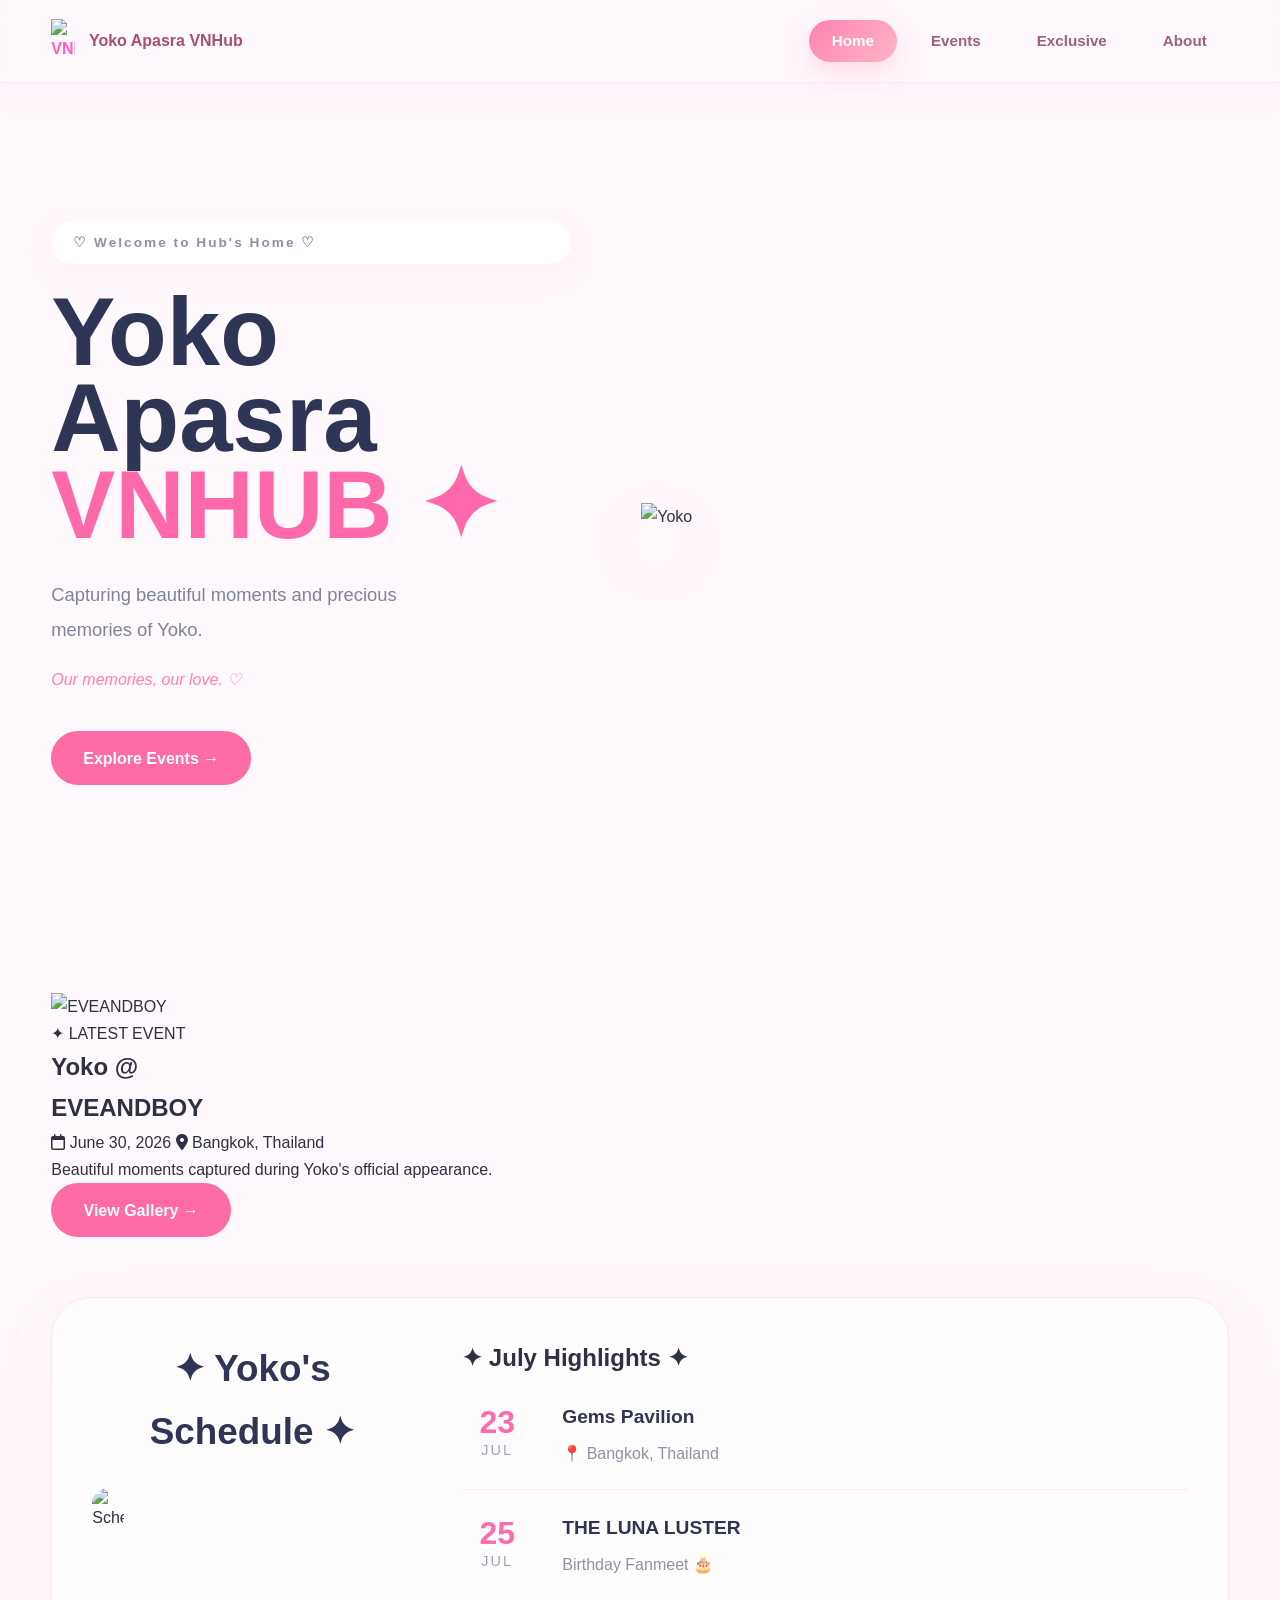
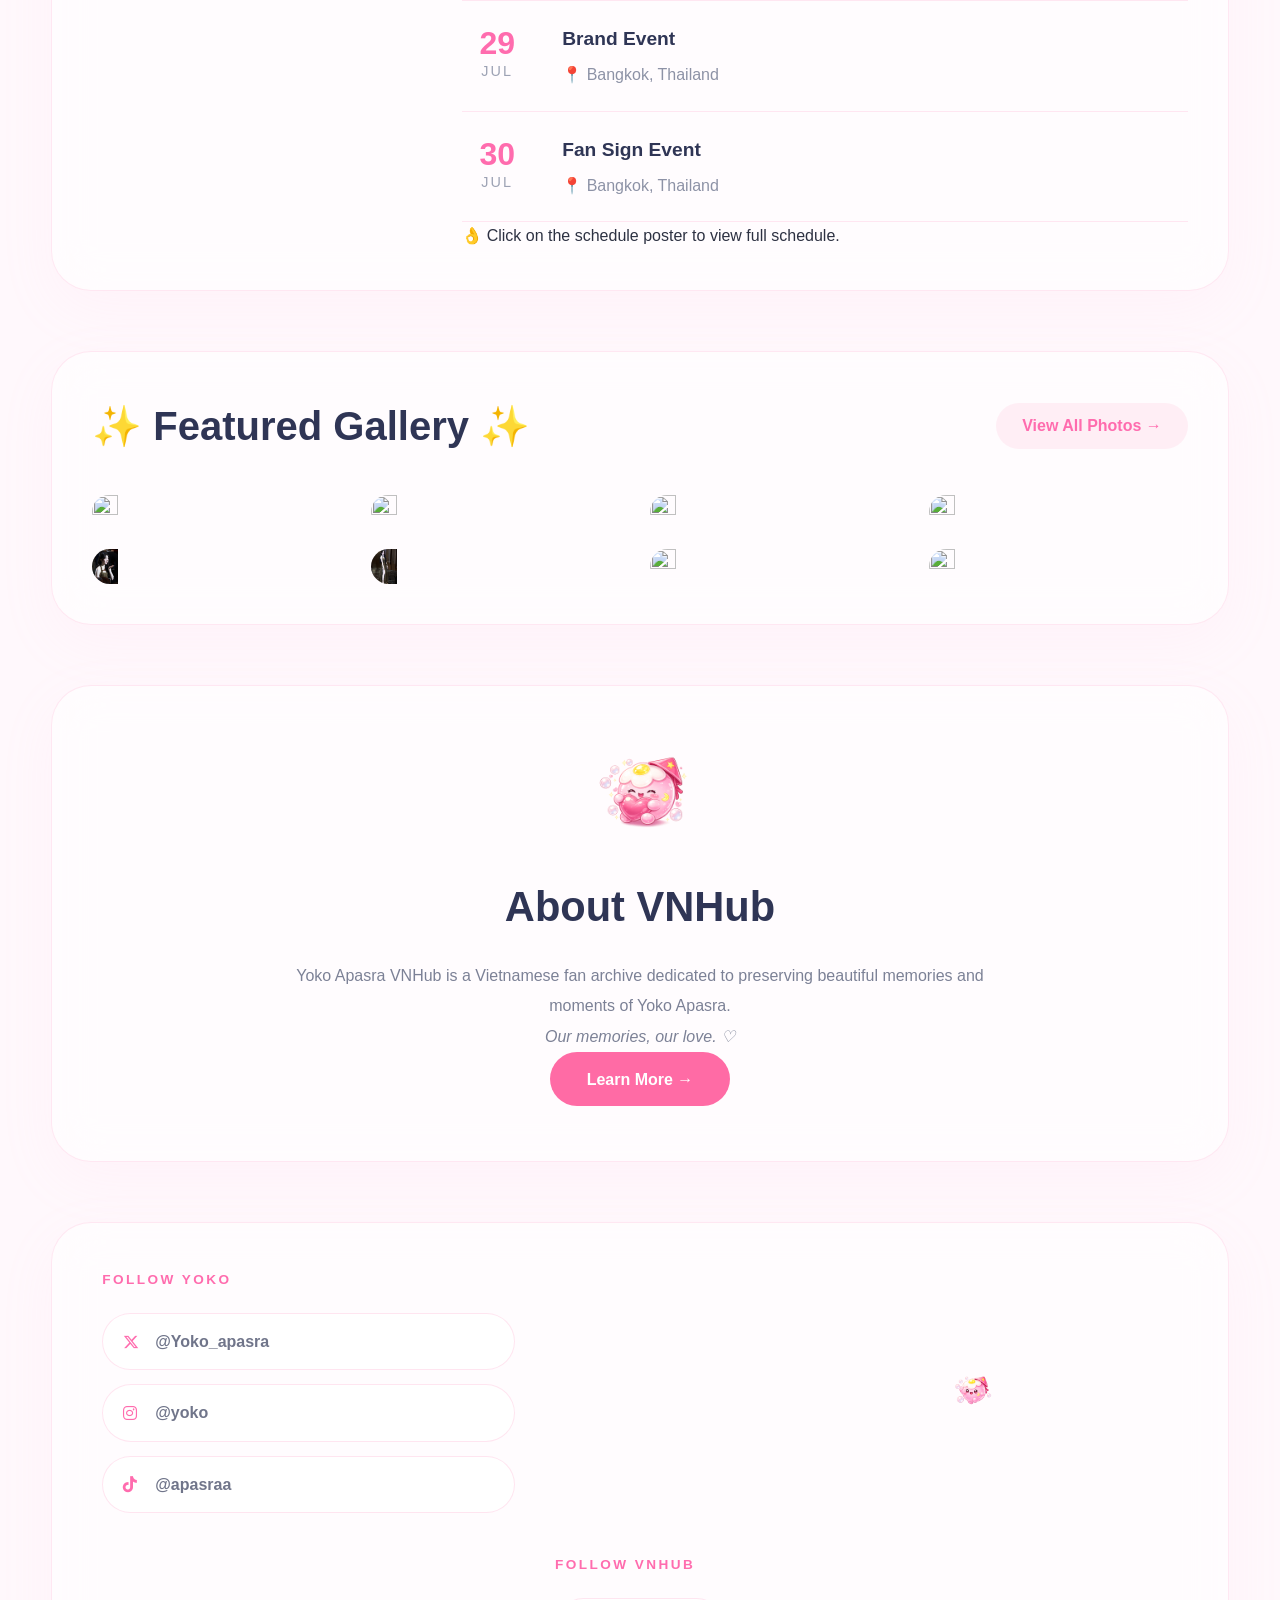
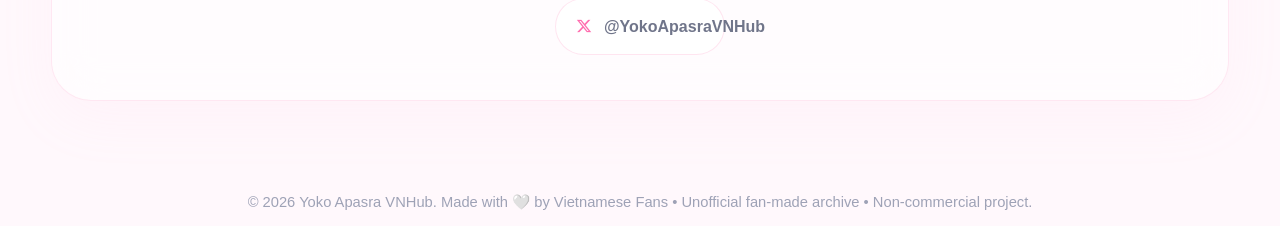
==== index.html @ 03103d7f "Update welcome message in index.html" ====
<!DOCTYPE html>
<html lang="en">

<head>

    <meta charset="UTF-8">

    <meta
        name="viewport"
        content="width=device-width, initial-scale=1.0">

    <title>Yoko Apasra VNHub</title>

    <link
        rel="stylesheet"
        href="css/style.css">

    <link
        rel="stylesheet"
        href="css/lightbox.css">

    <link
        rel="stylesheet"
        href="https://cdnjs.cloudflare.com/ajax/libs/font-awesome/6.6.0/css/all.min.css">

</head>

<body class="home-page">

<!-- ==========================================
     HEADER
========================================== -->

<header class="header">

    <div class="container header-container">

        <a
            href="index.html"
            class="logo">

            <img
                src="assets/logo/logo.png"
                alt="VNHub">

            <span class="logo-title">

                Yoko Apasra VNHub

            </span>

        </a>

        <nav>

            <ul class="nav-menu">

                <li>
                    <a
                        href="index.html"
                        class="active">
                        Home
                    </a>
                </li>

                <li>
                    <a href="events/index.html">
                        Events
                    </a>
                </li>

                <li>
                    <a href="exclusive/index.html">
                        Exclusive
                    </a>
                </li>

                <li>
                    <a href="about/index.html">
                        About
                    </a>
                </li>

            </ul>

        </nav>

    </div>

</header>

<!-- ==========================================
     HERO
========================================== -->

<section class="home-hero">

    <div class="container">

        <div class="hero-layout">

            <div class="hero-copy">

                <span class="hero-kicker">

                    ♡ Welcome to Hub's Home ♡

                </span>

                <h1 class="hero-title">

                    Yoko Apasra

                    <br>

                    <span>VNHUB ✦</span>

                </h1>

                <p class="hero-desc">

                    Capturing beautiful moments
                    and precious memories of Yoko.

                </p>

                <p class="hero-slogan">

                    Our memories, our love. ♡

                </p>

                <a
                    href="events/index.html"
                    class="hero-button">

                    Explore Events →

                </a>

            </div>

            <div class="hero-visual">

                <img
                    src="assets/images/home-hero.png"
                    alt="Yoko">

            </div>

        </div>

    </div>

</section>

<!-- ==========================================
     LATEST EVENT
========================================== -->

<section class="latest-home">

    <div class="container">

        <div class="home-latest-card">

            <div class="home-latest-image">

                <img
                    src="assets/events/eveandboy-2026/010.jpg"
                    alt="EVEANDBOY">

            </div>

            <div class="home-latest-content">

                <span class="home-latest-badge">

                    ✦ LATEST EVENT

                </span>

                <h2>

                    Yoko @
                    <br>
                    EVEANDBOY

                </h2>

                <div class="home-latest-meta">

                    <span>

                        <i class="fa-regular fa-calendar"></i>

                        June 30, 2026

                    </span>

                    <span>

                        <i class="fa-solid fa-location-dot"></i>

                        Bangkok, Thailand

                    </span>

                </div>

                <p>

                    Beautiful moments captured during
                    Yoko's official appearance.

                </p>

                <a
                    href="events/detail.html?id=eveandboy-2026"
                    class="hero-button">

                    View Gallery →

                </a>

            </div>

        </div>

    </div>

</section>


<!-- ==========================================
     SCHEDULE
========================================== -->

<section class="schedule-home">

    <div class="container">

        <div class="schedule-card">

            <div>

                <div class="schedule-copy">

                    <h2>

                        ✦ Yoko's Schedule ✦

                    </h2>

                </div>

                <div class="schedule-poster">

                    <a
                        href="assets/images/schedule.jpg"
                        class="lightbox-trigger">

                        <img
                            src="assets/images/schedule.jpg"
                            alt="Schedule">

                    </a>

                </div>

            </div>

            <div class="schedule-highlights">

                <h2>

                    ✦ July Highlights ✦

                </h2>

                <div class="schedule-item">

                    <div class="schedule-date">

                        <strong>23</strong>

                        <span>JUL</span>

                    </div>

                    <div class="schedule-detail">

                        <h4>

                            Gems Pavilion

                        </h4>

                        <p>

                            📍 Bangkok, Thailand

                        </p>

                    </div>

                </div>

                <div class="schedule-item">

                    <div class="schedule-date">

                        <strong>25</strong>

                        <span>JUL</span>

                    </div>

                    <div class="schedule-detail">

                        <h4>

                            THE LUNA LUSTER

                        </h4>

                        <p>

                            Birthday Fanmeet 🎂

                        </p>

                    </div>

                </div>

                <div class="schedule-item">

                    <div class="schedule-date">

                        <strong>29</strong>

                        <span>JUL</span>

                    </div>

                    <div class="schedule-detail">

                        <h4>

                            Brand Event

                        </h4>

                        <p>

                            📍 Bangkok, Thailand

                        </p>

                    </div>

                </div>

                <div class="schedule-item">

                    <div class="schedule-date">

                        <strong>30</strong>

                        <span>JUL</span>

                    </div>

                    <div class="schedule-detail">

                        <h4>

                            Fan Sign Event

                        </h4>

                        <p>

                            📍 Bangkok, Thailand

                        </p>

                    </div>

                </div>

                <p class="schedule-note">

                    👌 Click on the schedule poster
                    to view full schedule.

                </p>

            </div>

        </div>

    </div>

</section>


<!-- ==========================================
     FEATURED
========================================== -->

<section class="featured-home">

    <div class="container">

        <div class="featured-card">

            <div class="featured-head">

                <h2>

                    ✨ Featured Gallery ✨

                </h2>

                <a
                    href="events/index.html"
                    class="view-all-btn">

                    View All Photos →

                </a>

            </div>

            <div class="featured-grid">

                <a class="featured-item">
                    <img src="assets/events/eveandboy-2026/010.jpg">
                </a>

                <a class="featured-item">
                    <img src="assets/events/eveandboy-2026/011.jpg">
                </a>

                <a class="featured-item">
                    <img src="assets/events/dmd-line-up-2026/003.jpg">
                </a>

                <a class="featured-item">
                    <img src="assets/events/dmd-line-up-2026/005.jpg">
                </a>

                <a class="featured-item">
                    <img src="assets/events/kcl-awards-2026/023.jpg">
                </a>

                <a class="featured-item">
                    <img src="assets/events/kcl-awards-2026/026.jpg">
                </a>

                <a class="featured-item">
                    <img src="assets/events/pucci-2026/103.jpg">
                </a>

                <a class="featured-item">
                    <img src="assets/events/pucci-2026/104.jpg">
                </a>

            </div>

        </div>

    </div>

</section>


<!-- ==========================================
     ABOUT
========================================== -->

<section class="about-home">

    <div class="container">

        <div class="about-card">

            <img
                class="about-chibi"
                src="assets/images/chibi3.png"
                alt="Hub">

            <div class="about-content">

                <h2>

                    About VNHub

                </h2>

                <p>

                    Yoko Apasra VNHub is a Vietnamese
                    fan archive dedicated to preserving
                    beautiful memories and moments
                    of Yoko Apasra.

                </p>

                <p class="about-slogan">

                    Our memories, our love. ♡

                </p>

            </div>

            <a
                href="about/index.html"
                class="hero-button">

                Learn More →

            </a>

        </div>

    </div>

</section>


<!-- ==========================================
     SOCIAL
========================================== -->

<section class="social-footer">

    <div class="container">

        <div class="social-card">

            <div class="social-left">

                <span class="social-title">

                    FOLLOW YOKO

                </span>

                <div class="social-row">

                    <a href="#">
                        <i class="fa-brands fa-x-twitter"></i>
                        <span>@Yoko_apasra</span>
                    </a>

                    <a href="#">
                        <i class="fa-brands fa-instagram"></i>
                        <span>@yoko</span>
                    </a>

                    <a href="#">
                        <i class="fa-brands fa-tiktok"></i>
                        <span>@apasraa</span>
                    </a>

                </div>

            </div>

            <div class="social-divider"></div>

            <img
                class="social-chibi"
                src="assets/images/chibi2.png"
                alt="Hub">

            <div class="social-divider"></div>

            <div class="social-right">

                <span class="social-title">

                    FOLLOW VNHUB

                </span>

                <div class="social-row">

                    <a href="#">
                        <i class="fa-brands fa-x-twitter"></i>
                        <span>@YokoApasraVNHub</span>
                    </a>

                </div>

            </div>

        </div>

    </div>

</section>


<!-- ==========================================
     FOOTER
========================================== -->

<footer class="site-credit">

    <div class="container">

        <p>

            © 2026 Yoko Apasra VNHub.
            Made with 🤍 by Vietnamese Fans •

            Unofficial fan-made archive •

            Non-commercial project.

        </p>

    </div>

</footer>

<!-- ==========================================
     LIGHTBOX
========================================== -->

<div
    id="lightbox"
    class="lightbox">

    <button class="lightbox-close">✕</button>

    <button class="lightbox-prev">❮</button>

    <img
        id="lightbox-image"
        src=""
        alt="">

    <button class="lightbox-next">❯</button>

    <div
        id="lightbox-counter"
        class="lightbox-counter">
    </div>

    <p
        id="lightbox-caption"
        class="lightbox-caption">
    </p>

    <a
        id="lightbox-download"
        class="lightbox-download"
        href="#"
        download>

        Download Original

    </a>

</div>

<script src="js/lightbox.js"></script>

</body>
</html>
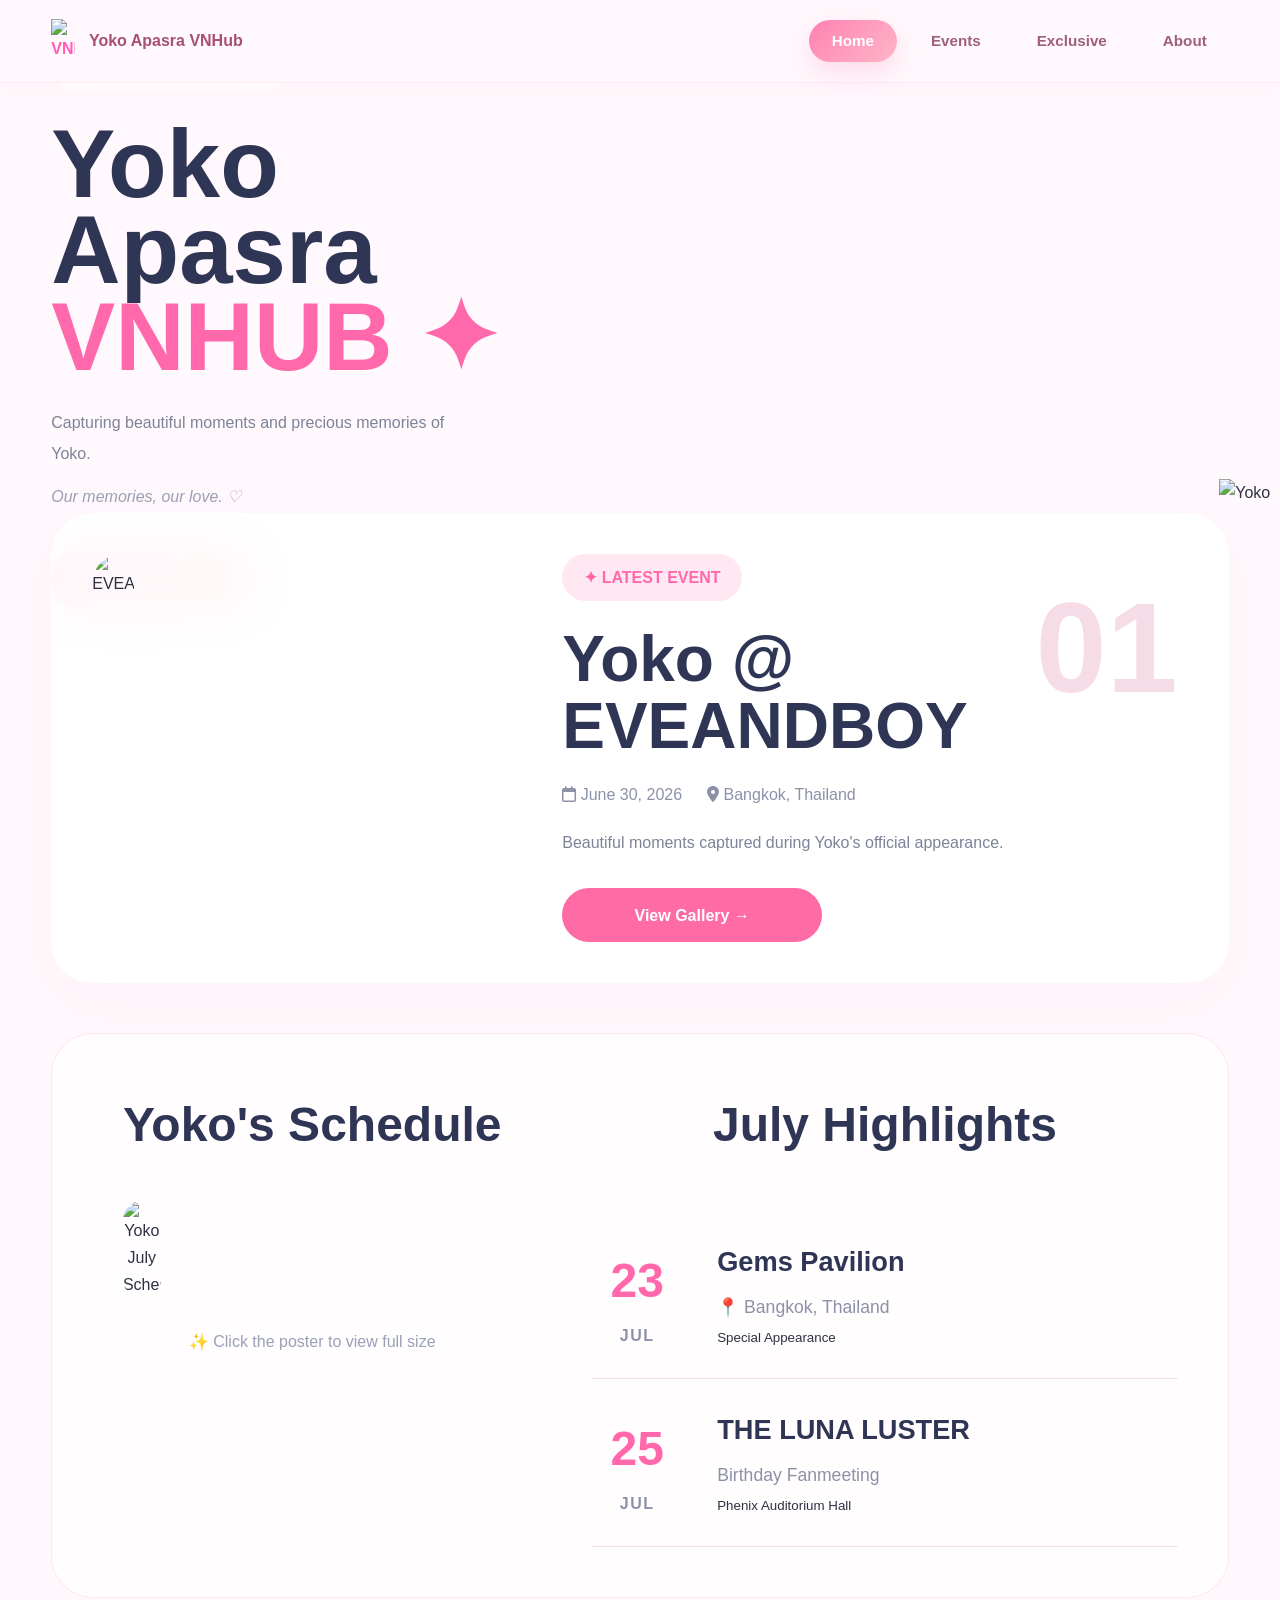
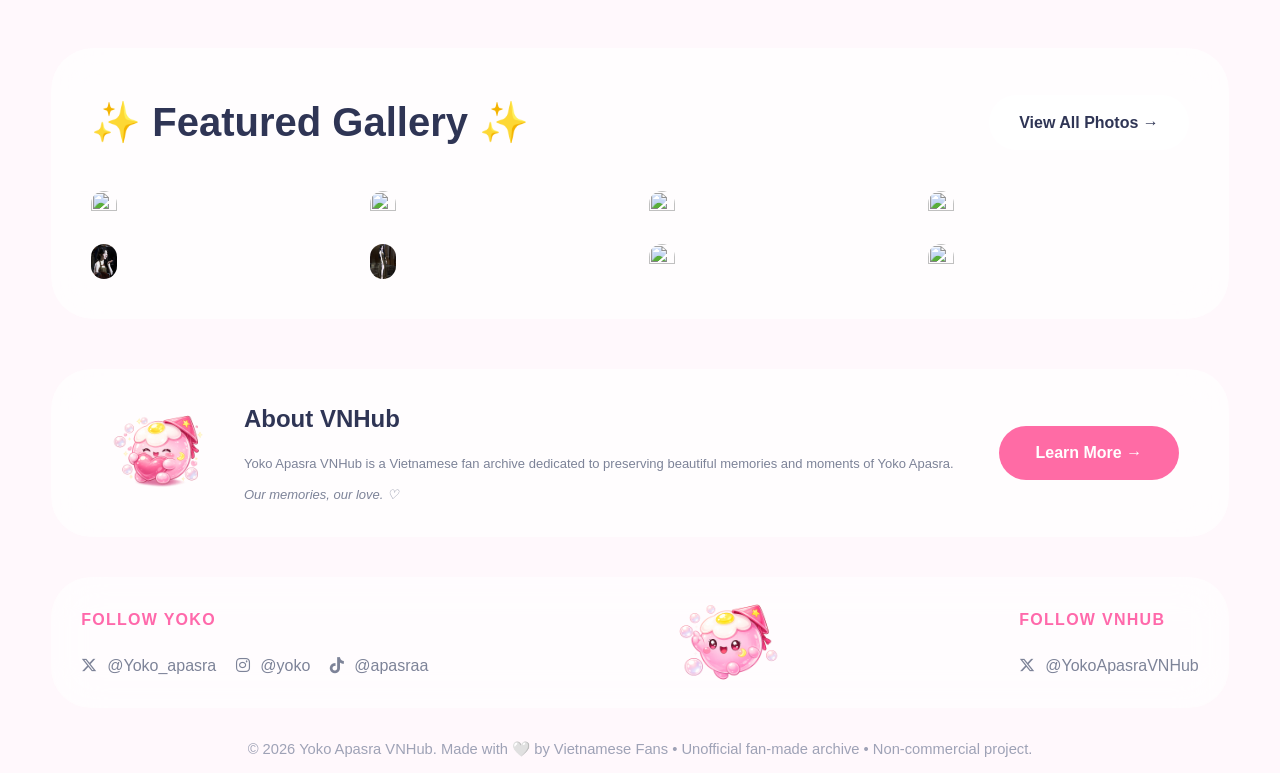
==== commit 5d57e92d: "Refactor schedule section in index.html Updated schedule section with new titles and removed unneces" ====
--- a/index.html
+++ b/index.html
@@ -97,17 +97,17 @@
 
     <div class="container">
 
-        <div class="hero-layout">
-
-            <div class="hero-copy">
-
-                <span class="hero-kicker">
+        <div class="home-hero-layout">
+
+            <div class="home-hero-copy">
+
+                <span class="home-hero-kicker">
 
                     ♡ Welcome to Hub's Home ♡
 
                 </span>
 
-                <h1 class="hero-title">
+                <h1 class="home-hero-title">
 
                     Yoko Apasra
 
@@ -117,14 +117,14 @@
 
                 </h1>
 
-                <p class="hero-desc">
+                <p class="home-hero-desc">
 
                     Capturing beautiful moments
                     and precious memories of Yoko.
 
                 </p>
 
-                <p class="hero-slogan">
+                <p class="home-hero-slogan">
 
                     Our memories, our love. ♡
 
@@ -132,7 +132,7 @@
 
                 <a
                     href="events/index.html"
-                    class="hero-button">
+                    class="home-hero-button">
 
                     Explore Events →
 
@@ -140,7 +140,7 @@
 
             </div>
 
-            <div class="hero-visual">
+            <div class="home-hero-visual">
 
                 <img
                     src="assets/images/home-hero.png"
@@ -242,169 +242,87 @@
 
         <div class="schedule-card">
 
-            <div>
-
-                <div class="schedule-copy">
-
-                    <h2>
-
-                        ✦ Yoko's Schedule ✦
-
-                    </h2>
+            <!-- LEFT -->
+
+            <div class="schedule-copy">
+
+                <h2>Yoko's Schedule</h2>
+
+                <a
+                    href="assets/images/schedule/july-2026.jpg"
+                    class="schedule-poster lightbox-trigger">
+
+                    <img
+                        src="assets/images/schedule/july-2026.jpg"
+                        alt="Yoko July Schedule">
+
+                </a>
+
+                <p class="schedule-note">
+
+                    ✨ Click the poster to view full size
+
+                </p>
+
+            </div>
+
+            <!-- RIGHT -->
+
+            <div class="schedule-highlights">
+
+                <h2>July Highlights</h2>
+
+                <div class="schedule-item">
+
+                    <div class="schedule-date">
+
+                        <strong>23</strong>
+
+                        <span>JUL</span>
+
+                    </div>
+
+                    <div class="schedule-detail">
+
+                        <h3>Gems Pavilion</h3>
+
+                        <p>📍 Bangkok, Thailand</p>
+
+                        <small>Special Appearance</small>
+
+                    </div>
 
                 </div>
 
-                <div class="schedule-poster">
-
-                    <a
-                        href="assets/images/schedule.jpg"
-                        class="lightbox-trigger">
-
-                        <img
-                            src="assets/images/schedule.jpg"
-                            alt="Schedule">
-
-                    </a>
+                <div class="schedule-item">
+
+                    <div class="schedule-date">
+
+                        <strong>25</strong>
+
+                        <span>JUL</span>
+
+                    </div>
+
+                    <div class="schedule-detail">
+
+                        <h3>THE LUNA LUSTER</h3>
+
+                        <p>Birthday Fanmeeting</p>
+
+                        <small>Phenix Auditorium Hall</small>
+
+                    </div>
 
                 </div>
 
             </div>
 
-            <div class="schedule-highlights">
-
-                <h2>
-
-                    ✦ July Highlights ✦
-
-                </h2>
-
-                <div class="schedule-item">
-
-                    <div class="schedule-date">
-
-                        <strong>23</strong>
-
-                        <span>JUL</span>
-
-                    </div>
-
-                    <div class="schedule-detail">
-
-                        <h4>
-
-                            Gems Pavilion
-
-                        </h4>
-
-                        <p>
-
-                            📍 Bangkok, Thailand
-
-                        </p>
-
-                    </div>
-
-                </div>
-
-                <div class="schedule-item">
-
-                    <div class="schedule-date">
-
-                        <strong>25</strong>
-
-                        <span>JUL</span>
-
-                    </div>
-
-                    <div class="schedule-detail">
-
-                        <h4>
-
-                            THE LUNA LUSTER
-
-                        </h4>
-
-                        <p>
-
-                            Birthday Fanmeet 🎂
-
-                        </p>
-
-                    </div>
-
-                </div>
-
-                <div class="schedule-item">
-
-                    <div class="schedule-date">
-
-                        <strong>29</strong>
-
-                        <span>JUL</span>
-
-                    </div>
-
-                    <div class="schedule-detail">
-
-                        <h4>
-
-                            Brand Event
-
-                        </h4>
-
-                        <p>
-
-                            📍 Bangkok, Thailand
-
-                        </p>
-
-                    </div>
-
-                </div>
-
-                <div class="schedule-item">
-
-                    <div class="schedule-date">
-
-                        <strong>30</strong>
-
-                        <span>JUL</span>
-
-                    </div>
-
-                    <div class="schedule-detail">
-
-                        <h4>
-
-                            Fan Sign Event
-
-                        </h4>
-
-                        <p>
-
-                            📍 Bangkok, Thailand
-
-                        </p>
-
-                    </div>
-
-                </div>
-
-                <p class="schedule-note">
-
-                    👌 Click on the schedule poster
-                    to view full schedule.
-
-                </p>
-
-            </div>
-
         </div>
 
     </div>
 
 </section>
-
 
 <!-- ==========================================
      FEATURED
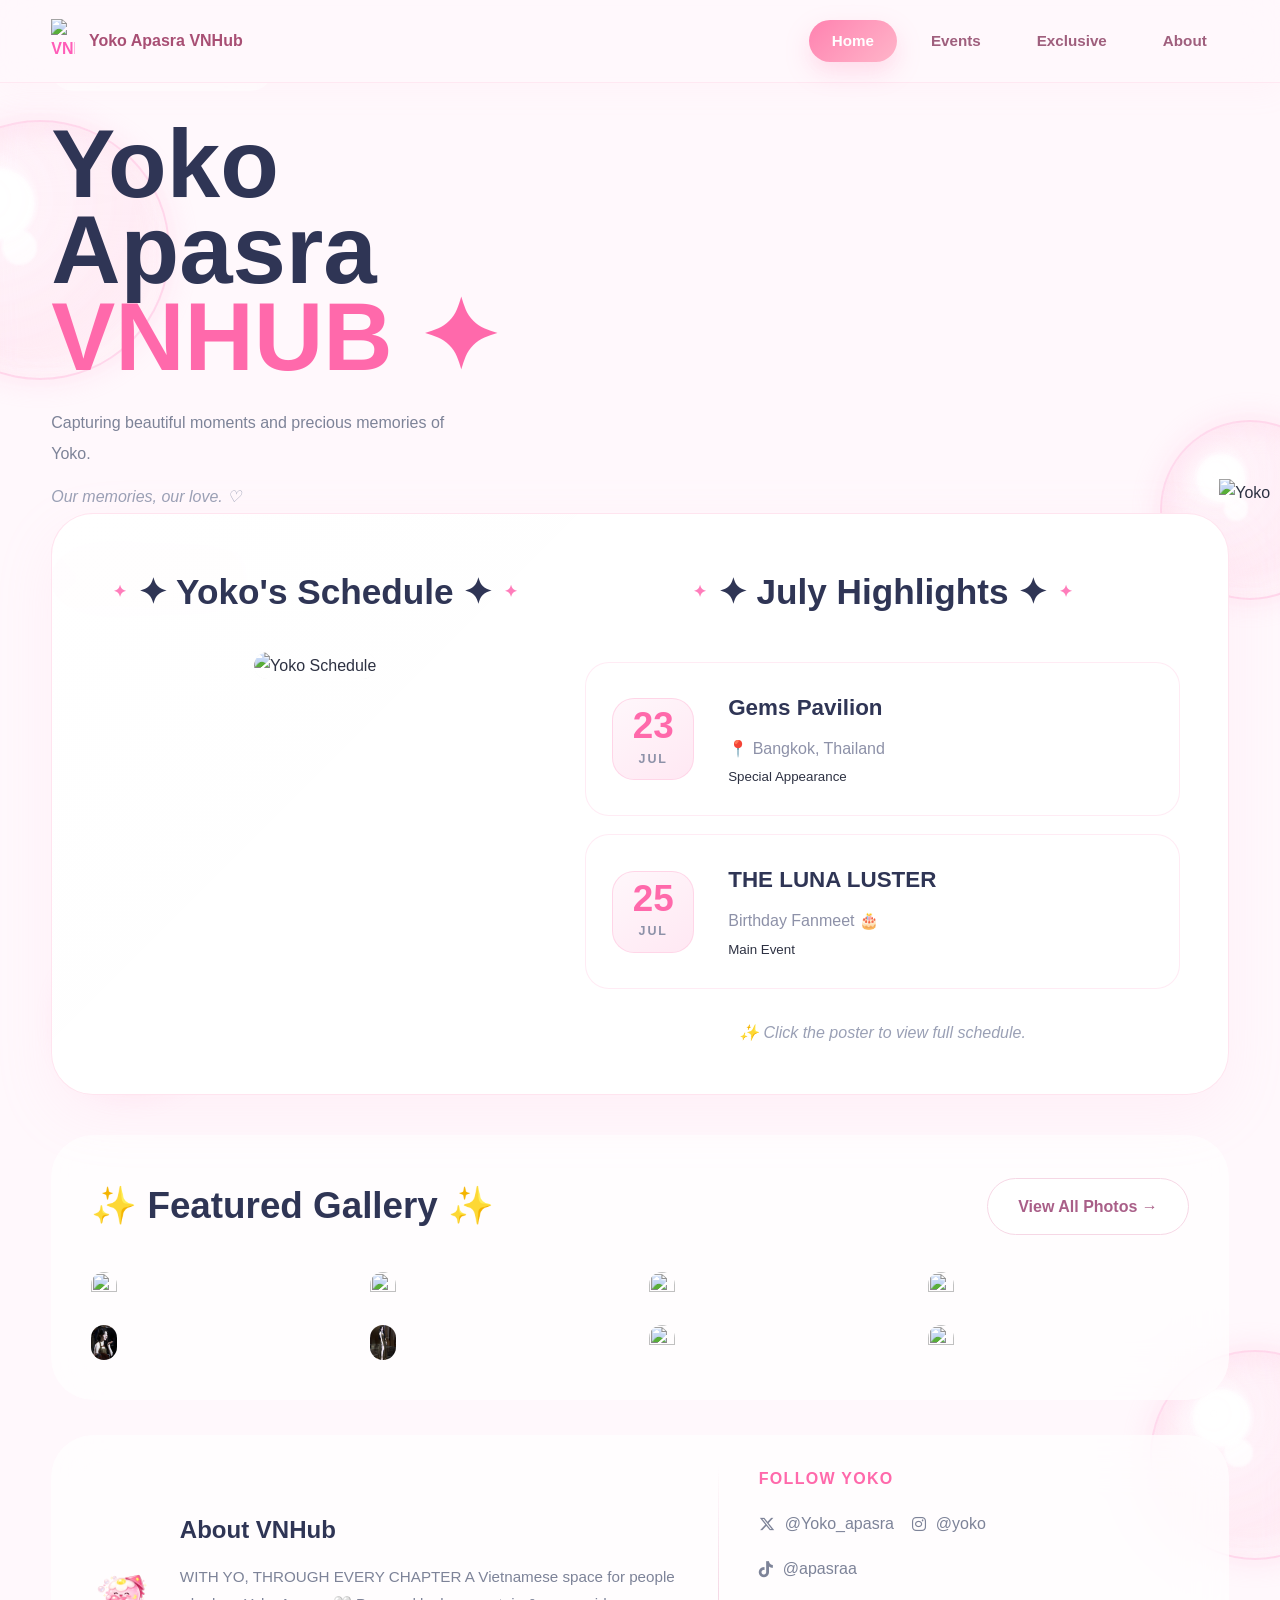
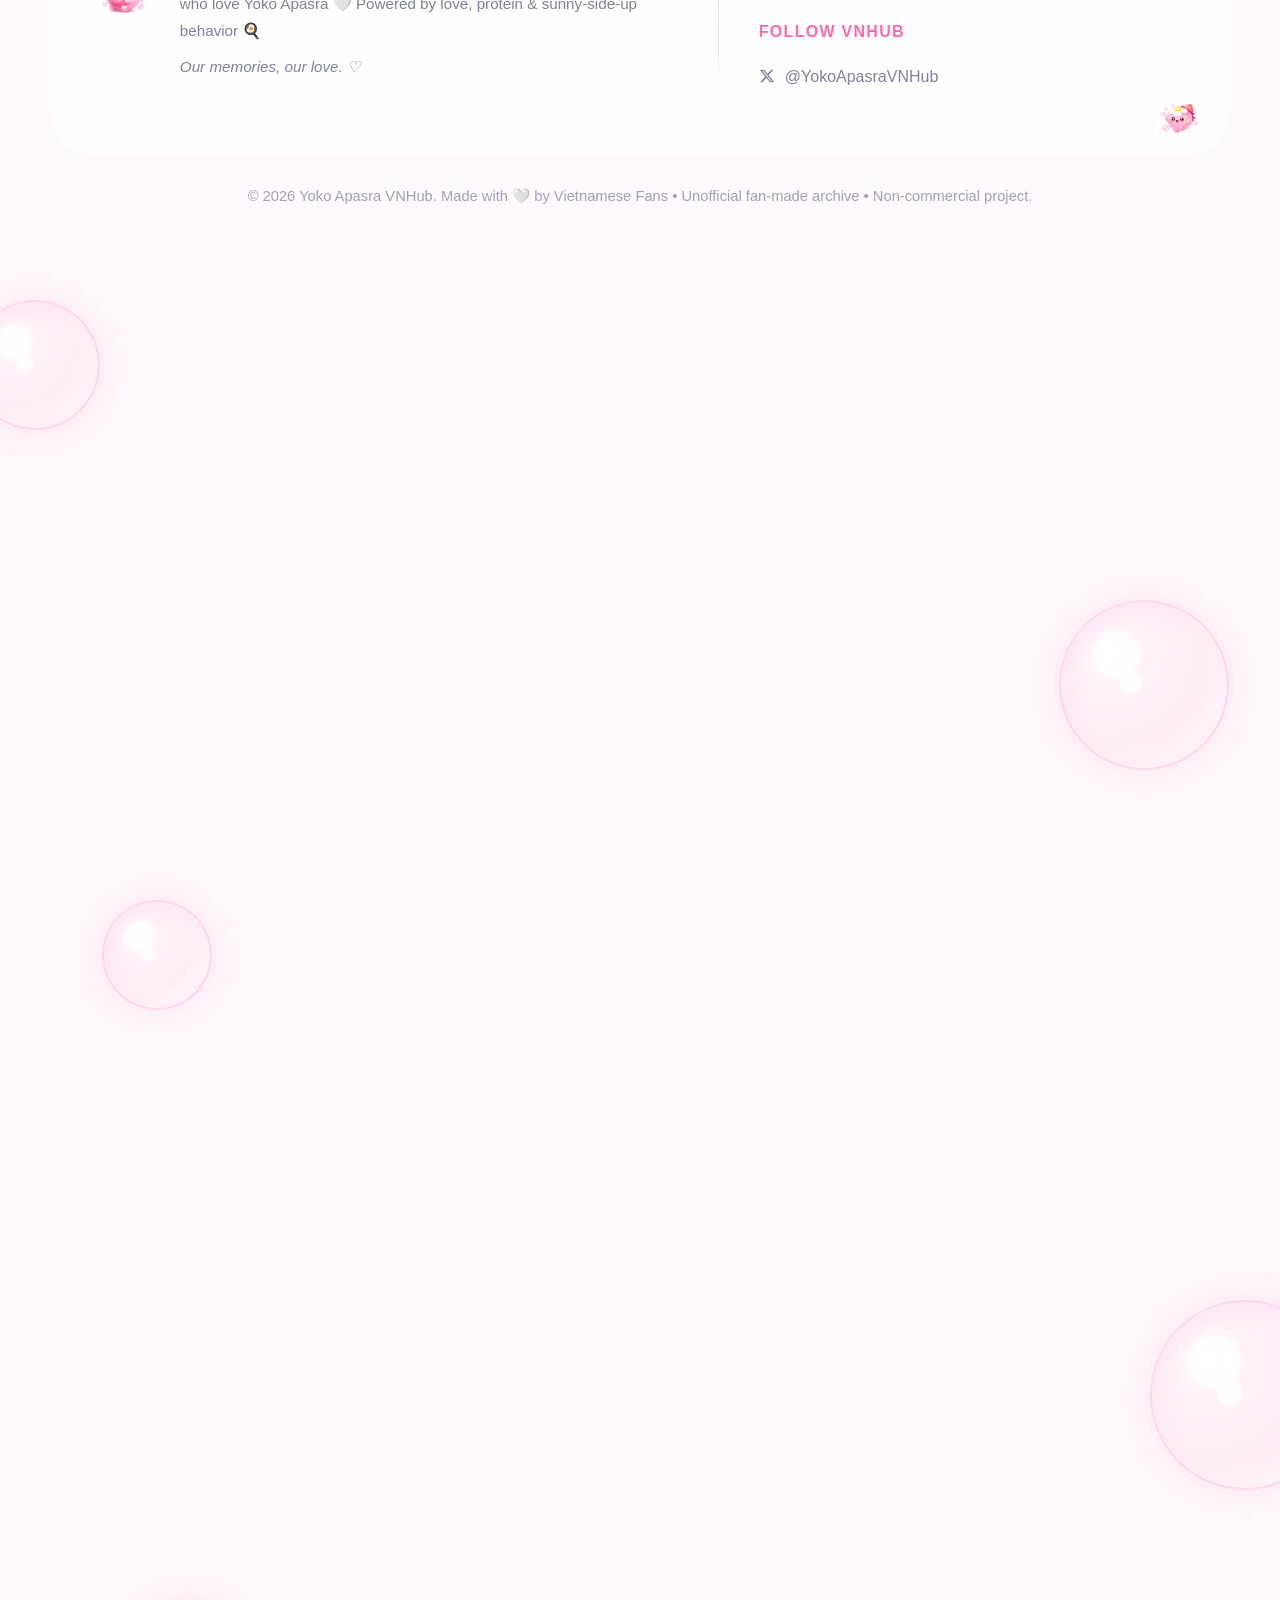
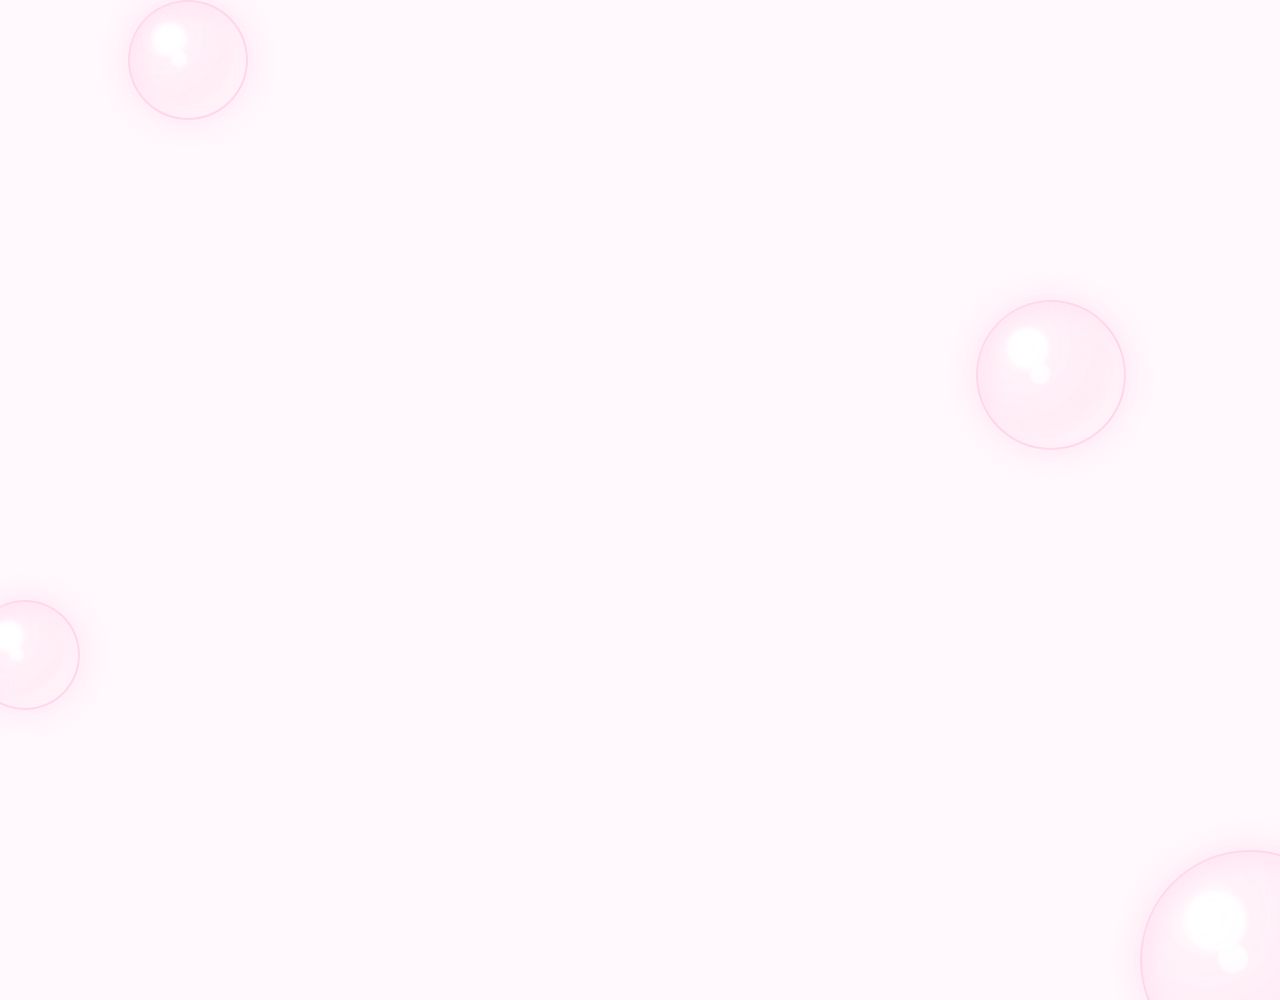
==== commit 3bb74064: "Update about section with new description" ====
--- a/index.html
+++ b/index.html
@@ -26,6 +26,21 @@
 </head>
 
 <body class="home-page">
+
+<div class="home-bubbles">
+    <span></span>
+    <span></span>
+    <span></span>
+    <span></span>
+    <span></span>
+    <span></span>
+    <span></span>
+    <span></span>
+    <span></span>
+    <span></span>
+    <span></span>
+    <span></span>
+</div>
 
 <!-- ==========================================
      HEADER
@@ -154,75 +169,127 @@
 
 </section>
 
-<!-- ==========================================
-     LATEST EVENT
-========================================== -->
-
-<section class="latest-home">
+
+<!-- ==========================================
+     SCHEDULE
+========================================== -->
+
+<section class="schedule-home">
 
     <div class="container">
 
-        <div class="home-latest-card">
-
-            <div class="home-latest-image">
-
-                <img
-                    src="assets/events/eveandboy-2026/010.jpg"
-                    alt="EVEANDBOY">
-
-            </div>
-
-            <div class="home-latest-content">
-
-                <span class="home-latest-badge">
-
-                    ✦ LATEST EVENT
-
-                </span>
+        <div class="schedule-card">
+
+            <!-- LEFT -->
+
+            <div class="schedule-copy">
 
                 <h2>
 
-                    Yoko @
-                    <br>
-                    EVEANDBOY
+                    ✦ Yoko's Schedule ✦
 
                 </h2>
 
-                <div class="home-latest-meta">
-
-                    <span>
-
-                        <i class="fa-regular fa-calendar"></i>
-
-                        June 30, 2026
-
-                    </span>
-
-                    <span>
-
-                        <i class="fa-solid fa-location-dot"></i>
-
-                        Bangkok, Thailand
-
-                    </span>
+                <a
+                    href="assets/images/schedule.jpg"
+                    class="schedule-poster lightbox-trigger">
+
+                    <img
+                        src="assets/images/schedule.jpg"
+                        alt="Yoko Schedule">
+
+                </a>
+
+            </div>
+
+
+            <!-- RIGHT -->
+
+            <div class="schedule-highlights">
+
+                <h2>
+
+                    ✦ July Highlights ✦
+
+                </h2>
+
+
+                <div class="schedule-item">
+
+                    <div class="schedule-date">
+
+                        <strong>23</strong>
+
+                        <span>JUL</span>
+
+                    </div>
+
+                    <div class="schedule-detail">
+
+                        <h3>
+
+                            Gems Pavilion
+
+                        </h3>
+
+                        <p>
+
+                            📍 Bangkok, Thailand
+
+                        </p>
+
+                        <small>
+
+                            Special Appearance
+
+                        </small>
+
+                    </div>
 
                 </div>
 
-                <p>
-
-                    Beautiful moments captured during
-                    Yoko's official appearance.
+
+                <div class="schedule-item">
+
+                    <div class="schedule-date">
+
+                        <strong>25</strong>
+
+                        <span>JUL</span>
+
+                    </div>
+
+                    <div class="schedule-detail">
+
+                        <h3>
+
+                            THE LUNA LUSTER
+
+                        </h3>
+
+                        <p>
+
+                            Birthday Fanmeet 🎂
+
+                        </p>
+
+                        <small>
+
+                            Main Event
+
+                        </small>
+
+                    </div>
+
+                </div>
+
+
+                <p class="schedule-note">
+
+                    ✨ Click the poster to view full schedule.
 
                 </p>
 
-                <a
-                    href="events/detail.html?id=eveandboy-2026"
-                    class="hero-button">
-
-                    View Gallery →
-
-                </a>
-
             </div>
 
         </div>
@@ -231,98 +298,6 @@
 
 </section>
 
-
-<!-- ==========================================
-     SCHEDULE
-========================================== -->
-
-<section class="schedule-home">
-
-    <div class="container">
-
-        <div class="schedule-card">
-
-            <!-- LEFT -->
-
-            <div class="schedule-copy">
-
-                <h2>Yoko's Schedule</h2>
-
-                <a
-                    href="assets/images/schedule/july-2026.jpg"
-                    class="schedule-poster lightbox-trigger">
-
-                    <img
-                        src="assets/images/schedule/july-2026.jpg"
-                        alt="Yoko July Schedule">
-
-                </a>
-
-                <p class="schedule-note">
-
-                    ✨ Click the poster to view full size
-
-                </p>
-
-            </div>
-
-            <!-- RIGHT -->
-
-            <div class="schedule-highlights">
-
-                <h2>July Highlights</h2>
-
-                <div class="schedule-item">
-
-                    <div class="schedule-date">
-
-                        <strong>23</strong>
-
-                        <span>JUL</span>
-
-                    </div>
-
-                    <div class="schedule-detail">
-
-                        <h3>Gems Pavilion</h3>
-
-                        <p>📍 Bangkok, Thailand</p>
-
-                        <small>Special Appearance</small>
-
-                    </div>
-
-                </div>
-
-                <div class="schedule-item">
-
-                    <div class="schedule-date">
-
-                        <strong>25</strong>
-
-                        <span>JUL</span>
-
-                    </div>
-
-                    <div class="schedule-detail">
-
-                        <h3>THE LUNA LUSTER</h3>
-
-                        <p>Birthday Fanmeeting</p>
-
-                        <small>Phenix Auditorium Hall</small>
-
-                    </div>
-
-                </div>
-
-            </div>
-
-        </div>
-
-    </div>
-
-</section>
 
 <!-- ==========================================
      FEATURED
@@ -394,54 +369,109 @@
 
 </section>
 
-
-<!-- ==========================================
-     ABOUT
+<!-- ==========================================
+     ABOUT + SOCIAL
 ========================================== -->
 
 <section class="about-home">
 
     <div class="container">
 
-        <div class="about-card">
-
-            <img
-                class="about-chibi"
-                src="assets/images/chibi3.png"
-                alt="Hub">
-
-            <div class="about-content">
-
-                <h2>
-
-                    About VNHub
-
-                </h2>
-
-                <p>
-
-                    Yoko Apasra VNHub is a Vietnamese
-                    fan archive dedicated to preserving
-                    beautiful memories and moments
-                    of Yoko Apasra.
-
-                </p>
-
-                <p class="about-slogan">
-
-                    Our memories, our love. ♡
-
-                </p>
-
-            </div>
-
-            <a
-                href="about/index.html"
-                class="hero-button">
-
-                Learn More →
-
-            </a>
+        <div class="about-social-card">
+
+            <!-- LEFT -->
+
+            <div class="about-side">
+
+                <img
+                    class="about-chibi"
+                    src="assets/images/chibi3.png"
+                    alt="VNHub">
+
+                <div class="about-content">
+
+                    <h2>
+                        About VNHub
+                    </h2>
+
+                    <p>
+                        WITH YO, THROUGH EVERY CHAPTER
+                        A Vietnamese space for people who love Yoko Apasra 🤍
+                        Powered by love, protein & sunny-side-up behavior 🍳
+                    </p>
+
+                    <p class="about-slogan">
+
+                        Our memories, our love. ♡
+
+                    </p>
+
+                </div>
+
+            </div>
+
+            <!-- DIVIDER -->
+
+            <div class="about-divider"></div>
+
+            <!-- RIGHT -->
+
+            <div class="social-side">
+
+                <div class="social-group">
+
+                    <span class="social-title">
+
+                        FOLLOW YOKO
+
+                    </span>
+
+                    <div class="social-row">
+
+                        <a href="#">
+                            <i class="fa-brands fa-x-twitter"></i>
+                            <span>@Yoko_apasra</span>
+                        </a>
+
+                        <a href="#">
+                            <i class="fa-brands fa-instagram"></i>
+                            <span>@yoko</span>
+                        </a>
+
+                        <a href="#">
+                            <i class="fa-brands fa-tiktok"></i>
+                            <span>@apasraa</span>
+                        </a>
+
+                    </div>
+
+                </div>
+
+                <div class="social-group">
+
+                    <span class="social-title">
+
+                        FOLLOW VNHUB
+
+                    </span>
+
+                    <div class="social-row">
+
+                        <a href="#">
+                            <i class="fa-brands fa-x-twitter"></i>
+                            <span>@YokoApasraVNHub</span>
+                        </a>
+
+                    </div>
+
+                </div>
+
+                <img
+                    class="social-chibi"
+                    src="assets/images/chibi2.png"
+                    alt="VNHub">
+
+            </div>
 
         </div>
 
@@ -449,92 +479,18 @@
 
 </section>
 
-
-<!-- ==========================================
-     SOCIAL
-========================================== -->
-
-<section class="social-footer">
+<!-- ==========================================
+     FOOTER
+========================================== -->
+
+<footer class="site-credit">
 
     <div class="container">
 
-        <div class="social-card">
-
-            <div class="social-left">
-
-                <span class="social-title">
-
-                    FOLLOW YOKO
-
-                </span>
-
-                <div class="social-row">
-
-                    <a href="#">
-                        <i class="fa-brands fa-x-twitter"></i>
-                        <span>@Yoko_apasra</span>
-                    </a>
-
-                    <a href="#">
-                        <i class="fa-brands fa-instagram"></i>
-                        <span>@yoko</span>
-                    </a>
-
-                    <a href="#">
-                        <i class="fa-brands fa-tiktok"></i>
-                        <span>@apasraa</span>
-                    </a>
-
-                </div>
-
-            </div>
-
-            <div class="social-divider"></div>
-
-            <img
-                class="social-chibi"
-                src="assets/images/chibi2.png"
-                alt="Hub">
-
-            <div class="social-divider"></div>
-
-            <div class="social-right">
-
-                <span class="social-title">
-
-                    FOLLOW VNHUB
-
-                </span>
-
-                <div class="social-row">
-
-                    <a href="#">
-                        <i class="fa-brands fa-x-twitter"></i>
-                        <span>@YokoApasraVNHub</span>
-                    </a>
-
-                </div>
-
-            </div>
-
-        </div>
-
-    </div>
-
-</section>
-
-
-<!-- ==========================================
-     FOOTER
-========================================== -->
-
-<footer class="site-credit">
-
-    <div class="container">
-
         <p>
 
             © 2026 Yoko Apasra VNHub.
+
             Made with 🤍 by Vietnamese Fans •
 
             Unofficial fan-made archive •
@@ -546,6 +502,7 @@
     </div>
 
 </footer>
+
 
 <!-- ==========================================
      LIGHTBOX
@@ -555,16 +512,28 @@
     id="lightbox"
     class="lightbox">
 
-    <button class="lightbox-close">✕</button>
-
-    <button class="lightbox-prev">❮</button>
+    <button class="lightbox-close">
+
+        ✕
+
+    </button>
+
+    <button class="lightbox-prev">
+
+        ❮
+
+    </button>
 
     <img
         id="lightbox-image"
         src=""
         alt="">
 
-    <button class="lightbox-next">❯</button>
+    <button class="lightbox-next">
+
+        ❯
+
+    </button>
 
     <div
         id="lightbox-counter"
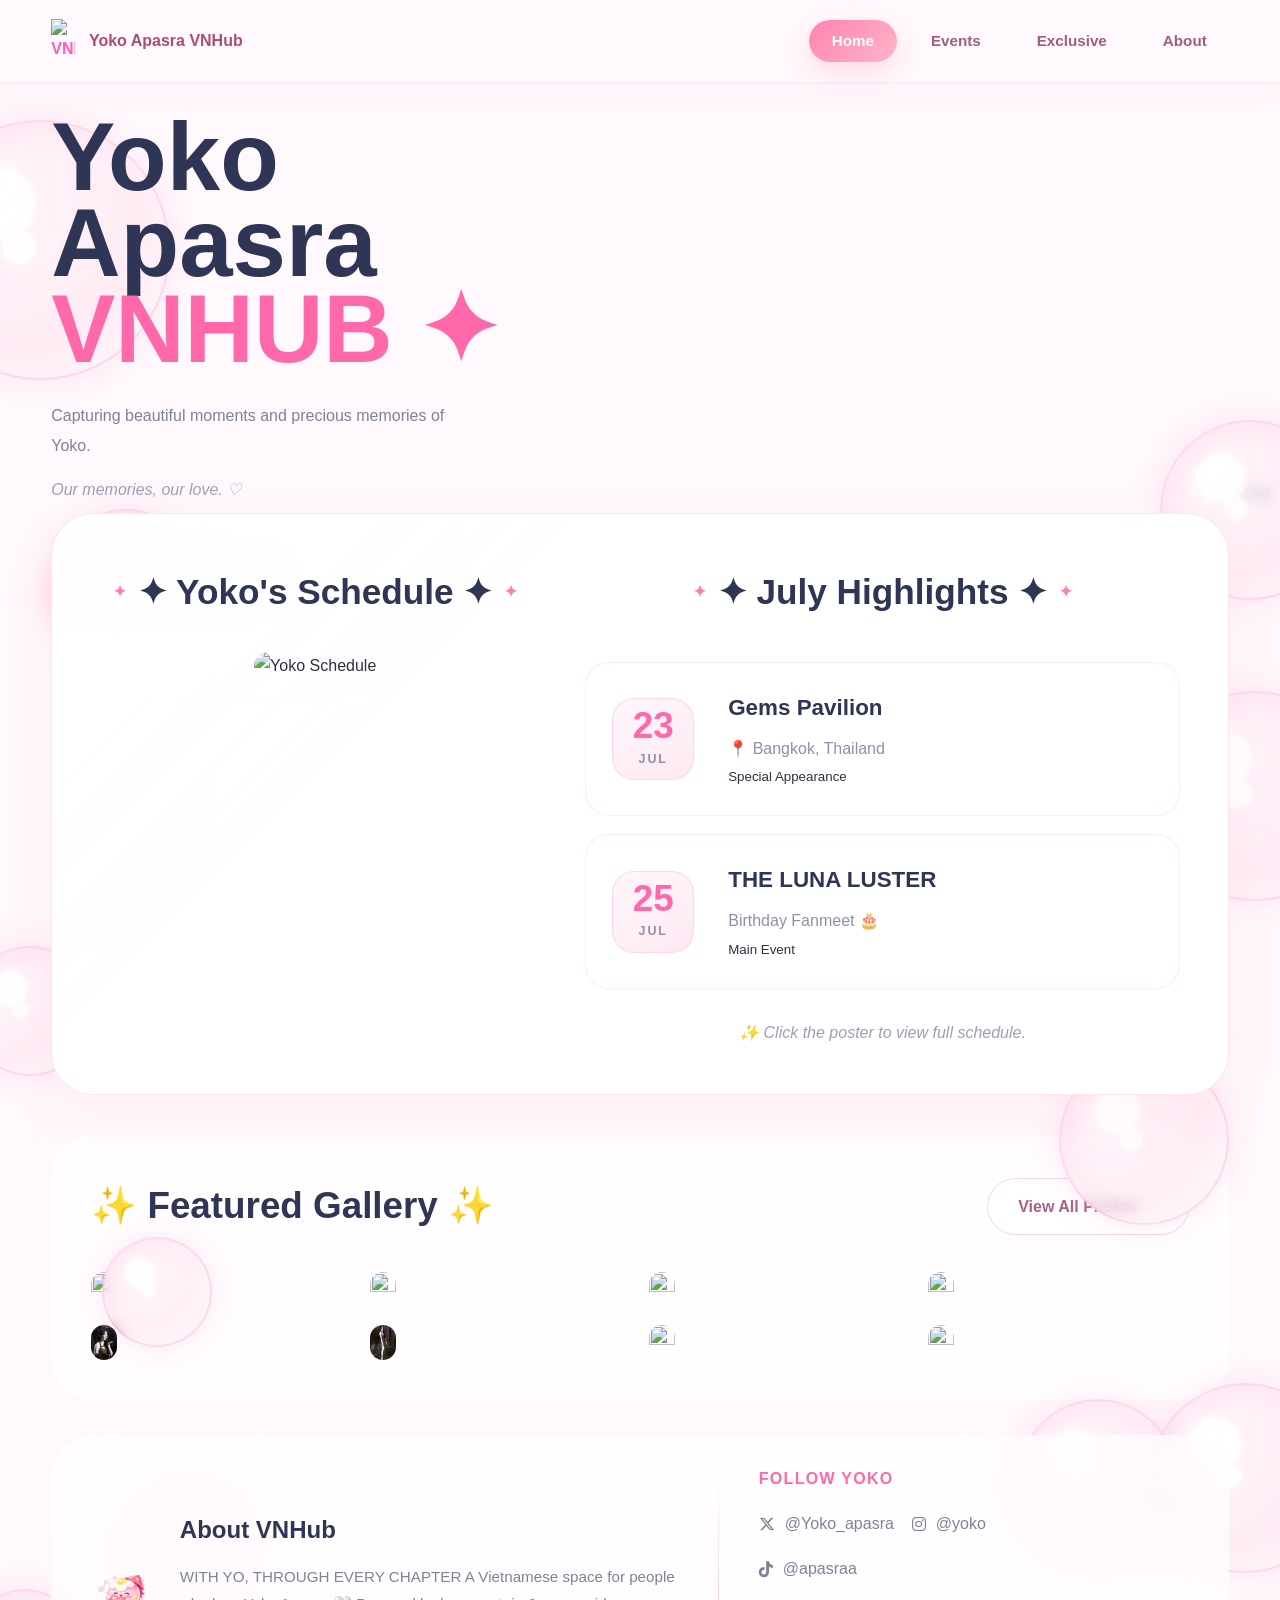
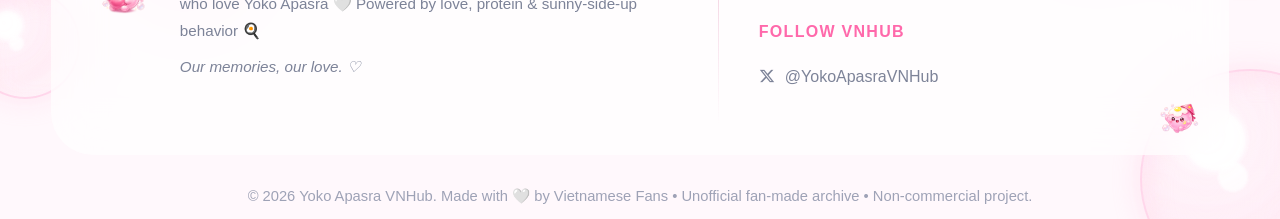
==== commit 221dc4de: "Enhance event button with span elements Updated the event link button to include additional elements" ====
--- a/index.html
+++ b/index.html
@@ -145,14 +145,14 @@
 
                 </p>
 
-                <a
-                    href="events/index.html"
-                    class="home-hero-button">
-
-                    Explore Events →
-
-                </a>
-
+<a href="events/index.html"
+   class="home-hero-button">
+
+    <span>Explore Events</span>
+    <span class="arrow">→</span>
+    <span class="moon">☾</span>
+
+</a>
             </div>
 
             <div class="home-hero-visual">
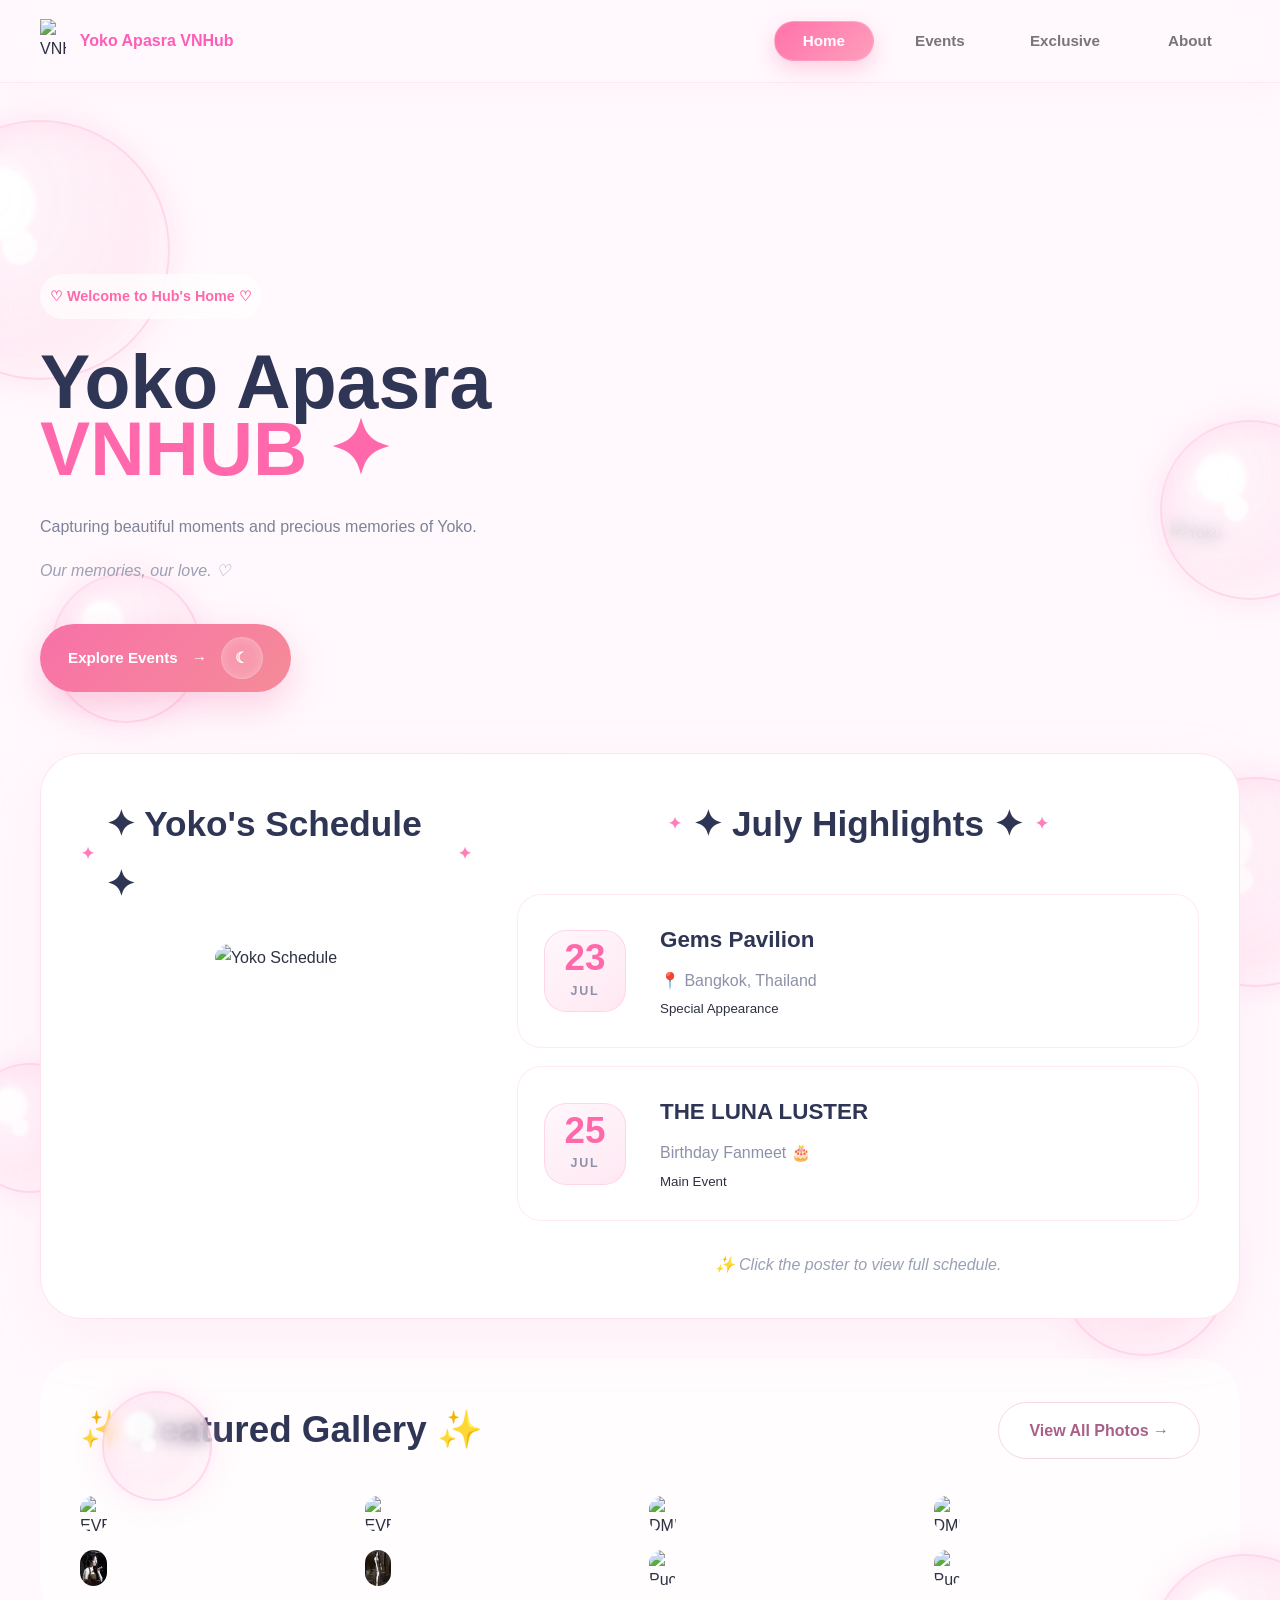
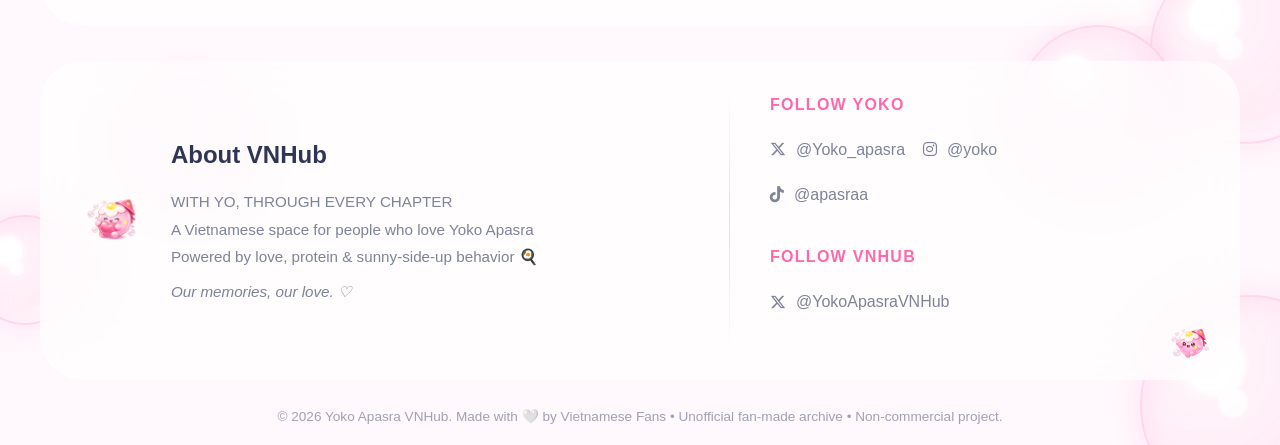
==== commit b757b01e: "update main" ====
--- a/index.html
+++ b/index.html
@@ -146,7 +146,7 @@
                 </p>
 
 <a href="events/index.html"
-   class="home-hero-button">
+   class="btn-primary">
 
     <span>Explore Events</span>
     <span class="arrow">→</span>
@@ -327,41 +327,96 @@
 
             </div>
 
-            <div class="featured-grid">
-
-                <a class="featured-item">
-                    <img src="assets/events/eveandboy-2026/010.jpg">
-                </a>
-
-                <a class="featured-item">
-                    <img src="assets/events/eveandboy-2026/011.jpg">
-                </a>
-
-                <a class="featured-item">
-                    <img src="assets/events/dmd-line-up-2026/003.jpg">
-                </a>
-
-                <a class="featured-item">
-                    <img src="assets/events/dmd-line-up-2026/005.jpg">
-                </a>
-
-                <a class="featured-item">
-                    <img src="assets/events/kcl-awards-2026/023.jpg">
-                </a>
-
-                <a class="featured-item">
-                    <img src="assets/events/kcl-awards-2026/026.jpg">
-                </a>
-
-                <a class="featured-item">
-                    <img src="assets/events/pucci-2026/103.jpg">
-                </a>
-
-                <a class="featured-item">
-                    <img src="assets/events/pucci-2026/104.jpg">
-                </a>
-
-            </div>
+           <div class="featured-grid">
+
+    <a
+        href="assets/events/eveandboy-2026/010.jpg"
+        class="featured-item lightbox-trigger">
+
+        <img
+            src="assets/events/eveandboy-2026/010.jpg"
+            alt="EVEANDBOY 2026">
+
+    </a>
+
+
+    <a
+        href="assets/events/eveandboy-2026/011.jpg"
+        class="featured-item lightbox-trigger">
+
+        <img
+            src="assets/events/eveandboy-2026/011.jpg"
+            alt="EVEANDBOY 2026">
+
+    </a>
+
+
+    <a
+        href="assets/events/dmd-line-up-2026/003.jpg"
+        class="featured-item lightbox-trigger">
+
+        <img
+            src="assets/events/dmd-line-up-2026/003.jpg"
+            alt="DMD Line Up">
+
+    </a>
+
+
+    <a
+        href="assets/events/dmd-line-up-2026/005.jpg"
+        class="featured-item lightbox-trigger">
+
+        <img
+            src="assets/events/dmd-line-up-2026/005.jpg"
+            alt="DMD Line Up">
+
+    </a>
+
+
+    <a
+        href="assets/events/kcl-awards-2026/023.jpg"
+        class="featured-item lightbox-trigger">
+
+        <img
+            src="assets/events/kcl-awards-2026/023.jpg"
+            alt="KCL Awards">
+
+    </a>
+
+
+    <a
+        href="assets/events/kcl-awards-2026/026.jpg"
+        class="featured-item lightbox-trigger">
+
+        <img
+            src="assets/events/kcl-awards-2026/026.jpg"
+            alt="KCL Awards">
+
+    </a>
+
+
+    <a
+        href="assets/events/pucci-2026/103.jpg"
+        class="featured-item lightbox-trigger">
+
+        <img
+            src="assets/events/pucci-2026/103.jpg"
+            alt="Pucci 2026">
+
+    </a>
+
+
+    <a
+        href="assets/events/pucci-2026/104.jpg"
+        class="featured-item lightbox-trigger">
+
+        <img
+            src="assets/events/pucci-2026/104.jpg"
+            alt="Pucci 2026">
+
+    </a>
+
+</div>
 
         </div>
 
@@ -381,35 +436,23 @@
 
             <!-- LEFT -->
 
-            <div class="about-side">
-
-                <img
-                    class="about-chibi"
-                    src="assets/images/chibi3.png"
-                    alt="VNHub">
-
-                <div class="about-content">
-
-                    <h2>
-                        About VNHub
-                    </h2>
-
-                    <p>
-                        WITH YO, THROUGH EVERY CHAPTER
-                        A Vietnamese space for people who love Yoko Apasra 🤍
-                        Powered by love, protein & sunny-side-up behavior 🍳
-                    </p>
-
-                    <p class="about-slogan">
-
-                        Our memories, our love. ♡
-
-                    </p>
-
-                </div>
-
-            </div>
-
+<div class="about-side">
+    <img class="about-chibi" src="assets/images/chibi3.png" alt="VNHub">
+
+    <div class="about-content">
+        <h2>About VNHub</h2>
+
+        <p>
+            WITH YO, THROUGH EVERY CHAPTER<br>
+            A Vietnamese space for people who love Yoko Apasra<br>
+            Powered by love, protein & sunny-side-up behavior 🍳
+        </p>
+
+        <p class="about-slogan">
+            Our memories, our love. ♡
+        </p>
+    </div>
+</div>
             <!-- DIVIDER -->
 
             <div class="about-divider"></div>
--- a/css/style.css
+++ b/css/style.css
@@ -0,0 +1,44 @@
+/* ======================================================
+   FOUNDATION
+====================================================== */
+
+@import url("variables.css");
+
+@import url("base.css");
+
+@import url("layout.css");
+
+
+/* ======================================================
+   COMPONENTS
+====================================================== */
+
+@import url("components.css");
+
+@import url("header.css");
+
+@import url("lightbox.css");
+
+
+/* ======================================================
+   PAGES
+====================================================== */
+
+@import url("home.css");
+
+@import url("cards.css");
+
+@import url("events.css");
+
+@import url("gallery.css");
+
+@import url("exclusive.css");
+
+@import url("exclusive-detail.css");
+
+
+/* ======================================================
+   RESPONSIVE
+====================================================== */
+
+@import url("responsive.css");
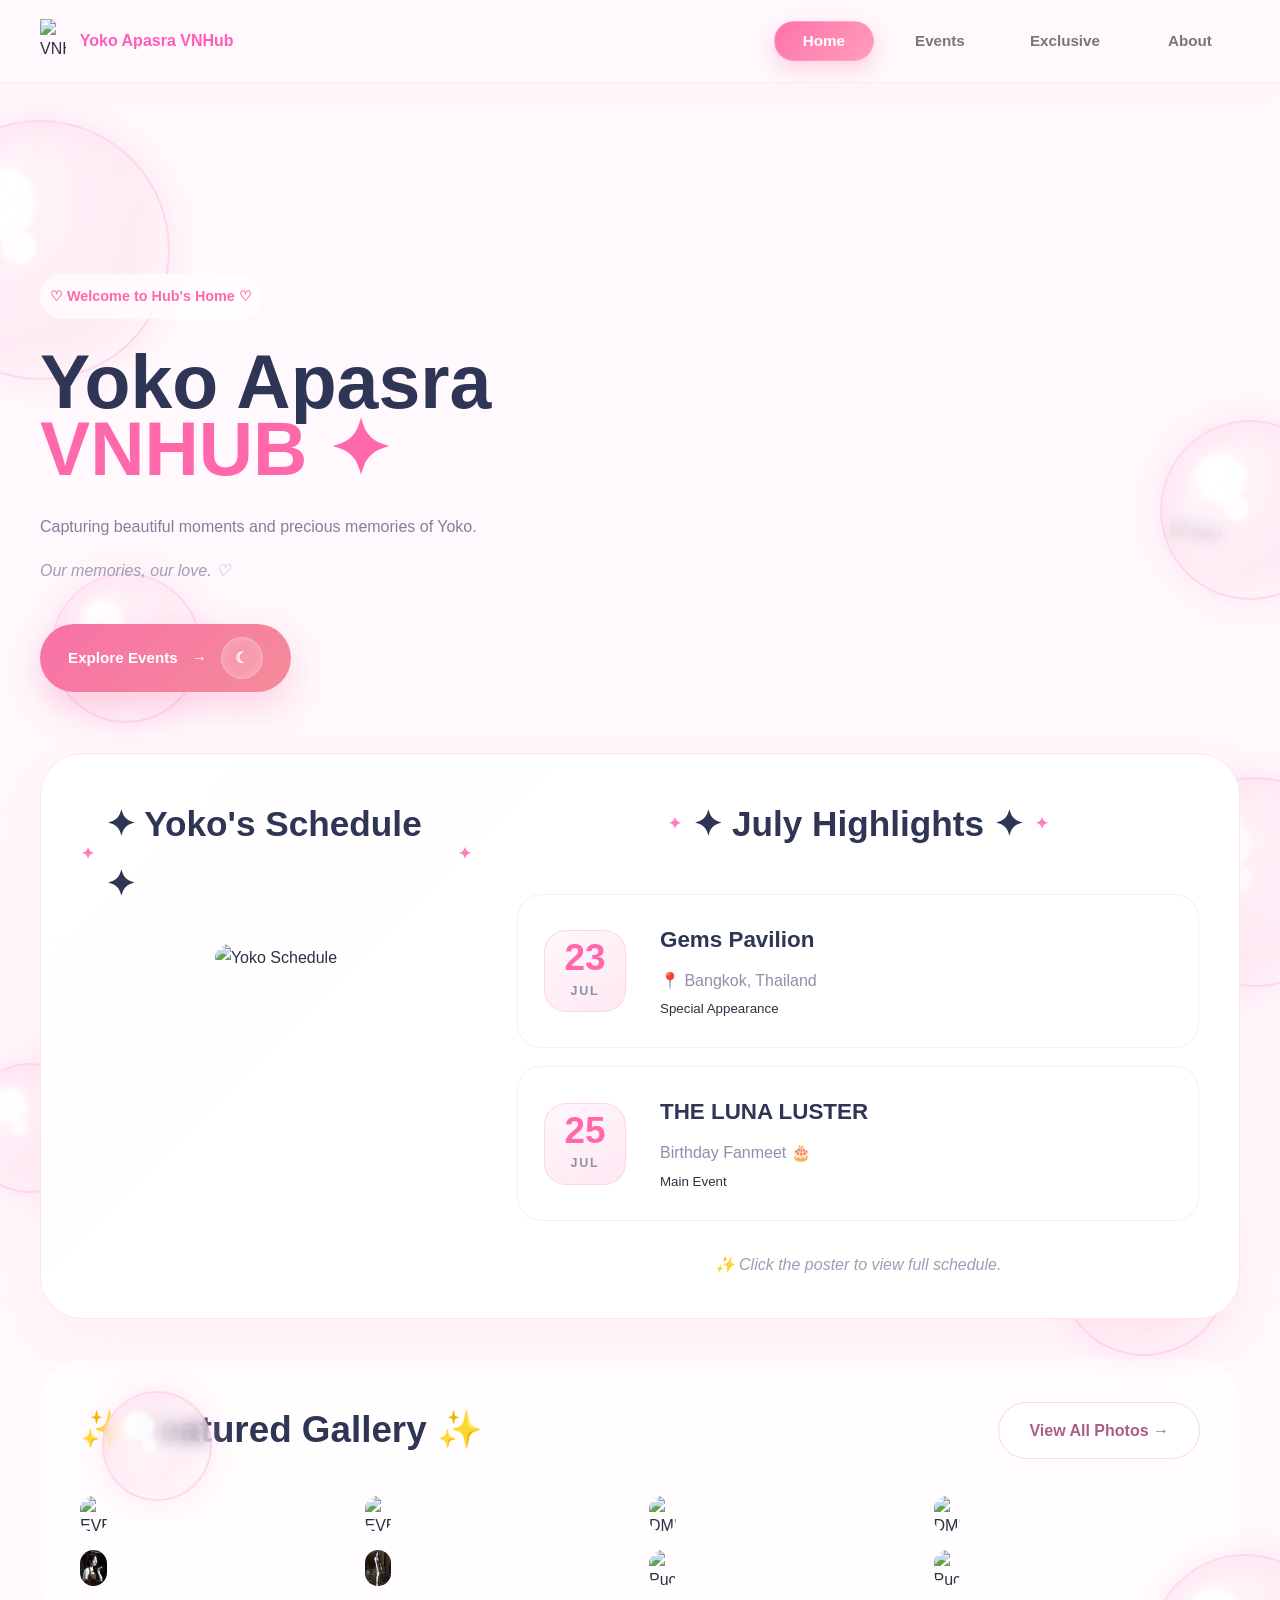
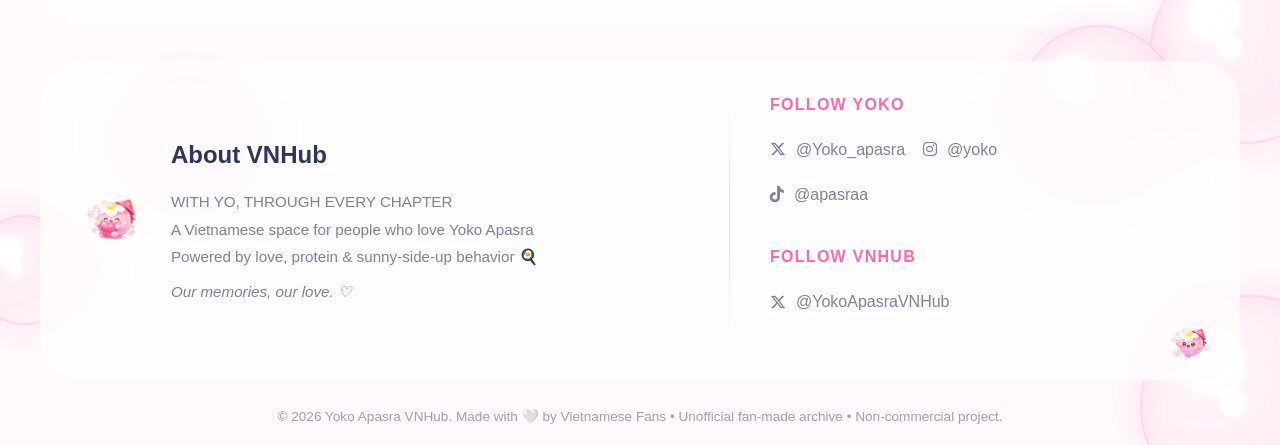
==== commit 36976ac0: "Refactor lightbox HTML structure and controls Updated the lightbox structure and added new features." ====
--- a/index.html
+++ b/index.html
@@ -547,56 +547,52 @@
 </footer>
 
 
-<!-- ==========================================
-     LIGHTBOX
-========================================== -->
-
-<div
-    id="lightbox"
-    class="lightbox">
-
-    <button class="lightbox-close">
-
-        ✕
-
-    </button>
-
-    <button class="lightbox-prev">
-
-        ❮
-
-    </button>
-
-    <img
-        id="lightbox-image"
-        src=""
-        alt="">
-
-    <button class="lightbox-next">
-
-        ❯
-
-    </button>
-
-    <div
-        id="lightbox-counter"
-        class="lightbox-counter">
-    </div>
-
-    <p
-        id="lightbox-caption"
-        class="lightbox-caption">
-    </p>
-
-    <a
-        id="lightbox-download"
-        class="lightbox-download"
-        href="#"
-        download>
-
-        Download Original
-
-    </a>
+<!-- ======================================================
+     LIGHTBOX PHIÊN BẢN PREMIUM (Đồng bộ cấu trúc mới cho Trang Chủ)
+====================================================== -->
+<div id="lightbox" class="lightbox">
+
+    <!-- TOP CONTROL BAR: Thanh điều khiển phía trên trong suốt -->
+    <div class="lightbox-top-bar">
+        <!-- 1. Thanh tiến trình góc trái -->
+        <div id="lightbox-counter" class="lightbox-counter"></div>
+
+        <!-- 2. Cụm nút hành động góc phải (Đã bỏ nút Tim tối giản) -->
+        <div class="lightbox-action-buttons">
+            <a id="lightbox-download" class="btn-download lightbox-download" href="" target="_blank" rel="noopener noreferrer">
+                <span>Download Original</span>
+                <div class="moon">☾</div>
+            </a>
+            <button type="button" class="lightbox-close" aria-label="Close">&times;</button>
+        </div>
+    </div>
+
+    <!-- MAIN STAGE: Khu vực ảnh trung tâm kèm tính năng click để Zoom -->
+    <div class="lightbox-stage">
+        <button type="button" class="lightbox-prev" aria-label="Previous image">❮</button>
+
+        <div class="lightbox-image-container">
+            <img id="lightbox-image" alt="" draggable="false">
+            <button type="button" class="lightbox-zoom-btn" aria-label="Zoom image">⛶</button>
+        </div>
+
+        <button type="button" class="lightbox-next" aria-label="Next image">❯</button>
+    </div>
+
+    <!-- BOTTOM INFO & THUMBNAILS: Khu vực dạt đáy màn hình -->
+    <div class="lightbox-bottom-wrapper">
+        <!-- Tiêu đề ảnh hiển thị ở giữa -->
+        <p id="lightbox-caption" class="lightbox-caption"></p>
+        
+        <!-- Thanh Thumbnail Strip lướt ảnh nhỏ linh hồn của thiết bị -->
+        <div class="lightbox-thumbnails-container">
+            <button type="button" class="thumb-nav thumb-prev">❮</button>
+            <div id="lightbox-thumbs-list" class="lightbox-thumbs-list">
+                <!-- Các ảnh thu nhỏ của Featured Gallery sẽ tự động được JS bơm vào đây -->
+            </div>
+            <button type="button" class="thumb-nav thumb-next">❯</button>
+        </div>
+    </div>
 
 </div>
 
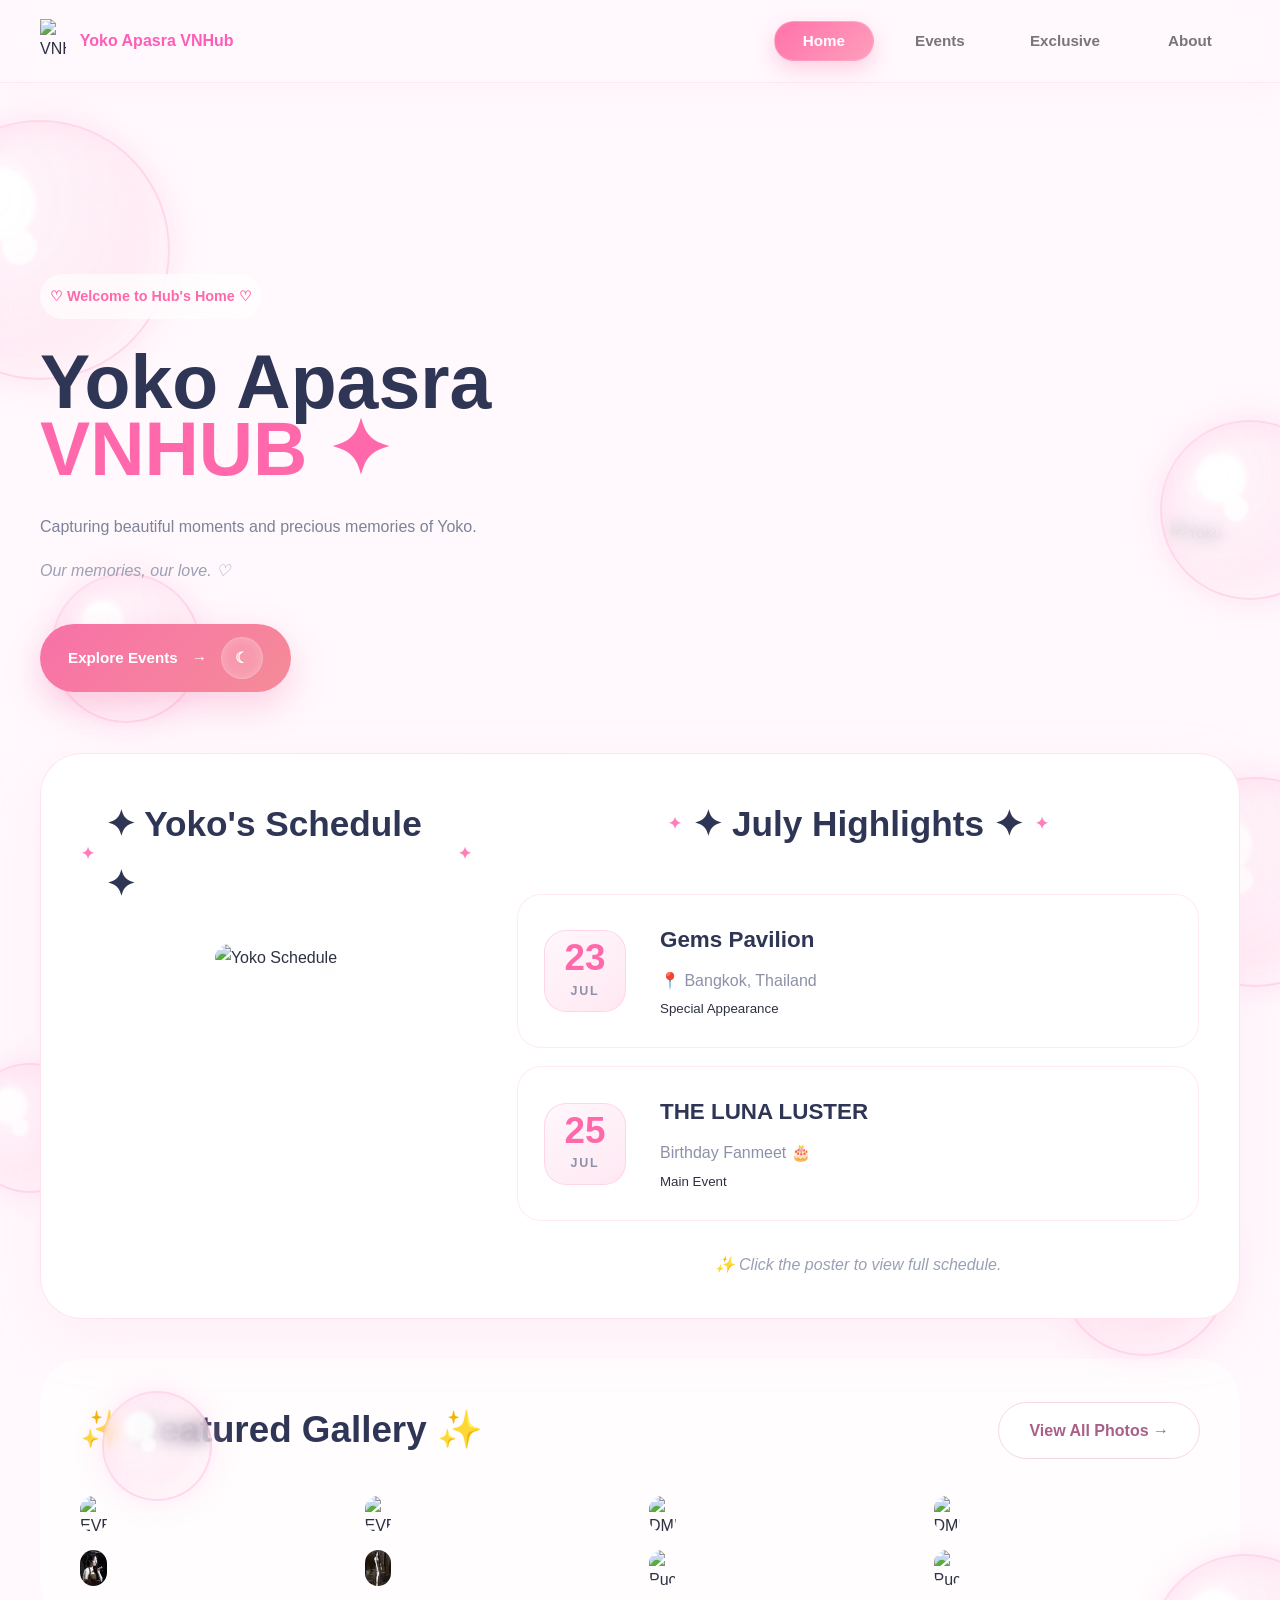
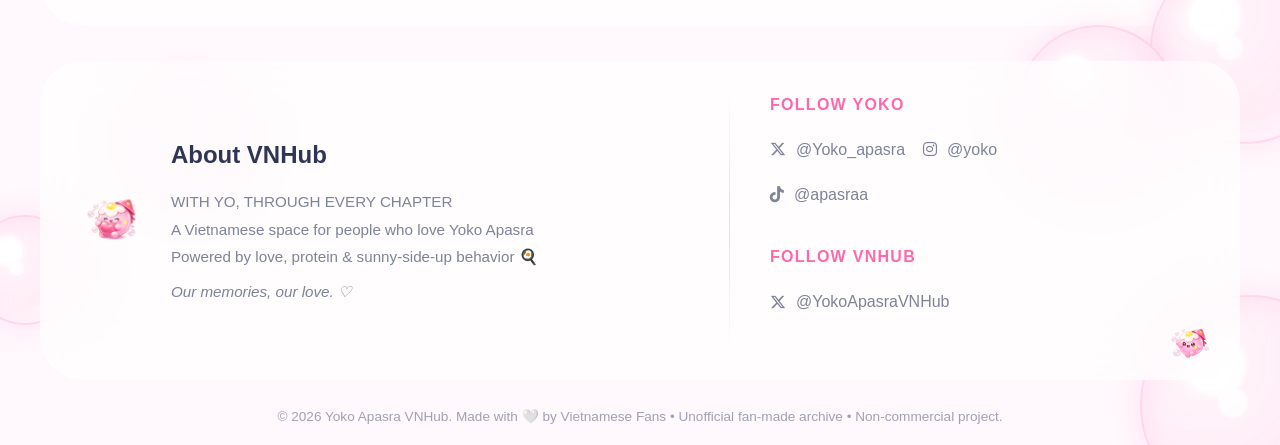
==== commit 9330d231: "Refactor lightbox comments for better understanding Updated comments in the lightbox section for cla" ====
--- a/index.html
+++ b/index.html
@@ -548,17 +548,19 @@
 
 
 <!-- ======================================================
-     LIGHTBOX PHIÊN BẢN PREMIUM (Đồng bộ cấu trúc mới cho Trang Chủ)
+     LIGHTBOX PHIÊN BẢN PREMIUM (Tích hợp dải ảnh & Khôi phục hiệu ứng nút bấm)
 ====================================================== -->
 <div id="lightbox" class="lightbox">
 
-    <!-- TOP CONTROL BAR: Thanh điều khiển phía trên trong suốt -->
+    <!-- TOP CONTROL BAR (Góc trên màn hình) -->
     <div class="lightbox-top-bar">
         <!-- 1. Thanh tiến trình góc trái -->
         <div id="lightbox-counter" class="lightbox-counter"></div>
 
-        <!-- 2. Cụm nút hành động góc phải (Đã bỏ nút Tim tối giản) -->
+        <!-- 2. Cụm nút hành động góc phải -->
         <div class="lightbox-action-buttons">
+            
+            <!-- ĐÃ SỬA: Đồng bộ class .icon-circle của mặt trăng để khớp lệnh render trong JS -->
             <a id="lightbox-download" class="btn-download lightbox-download" href="" target="_blank" rel="noopener noreferrer">
                 <span>Download Original</span>
                 <div class="moon">☾</div>
@@ -567,7 +569,7 @@
         </div>
     </div>
 
-    <!-- MAIN STAGE: Khu vực ảnh trung tâm kèm tính năng click để Zoom -->
+    <!-- MAIN STAGE (Khu vực ảnh trung tâm) -->
     <div class="lightbox-stage">
         <button type="button" class="lightbox-prev" aria-label="Previous image">❮</button>
 
@@ -579,17 +581,14 @@
         <button type="button" class="lightbox-next" aria-label="Next image">❯</button>
     </div>
 
-    <!-- BOTTOM INFO & THUMBNAILS: Khu vực dạt đáy màn hình -->
+    <!-- BOTTOM INFO & THUMBNAILS (Khu vực đáy màn hình) -->
     <div class="lightbox-bottom-wrapper">
-        <!-- Tiêu đề ảnh hiển thị ở giữa -->
         <p id="lightbox-caption" class="lightbox-caption"></p>
         
-        <!-- Thanh Thumbnail Strip lướt ảnh nhỏ linh hồn của thiết bị -->
+        <!-- Thanh Thumbnail Strip lướt ảnh nhỏ -->
         <div class="lightbox-thumbnails-container">
             <button type="button" class="thumb-nav thumb-prev">❮</button>
-            <div id="lightbox-thumbs-list" class="lightbox-thumbs-list">
-                <!-- Các ảnh thu nhỏ của Featured Gallery sẽ tự động được JS bơm vào đây -->
-            </div>
+            <div id="lightbox-thumbs-list" class="lightbox-thumbs-list"></div>
             <button type="button" class="thumb-nav thumb-next">❯</button>
         </div>
     </div>
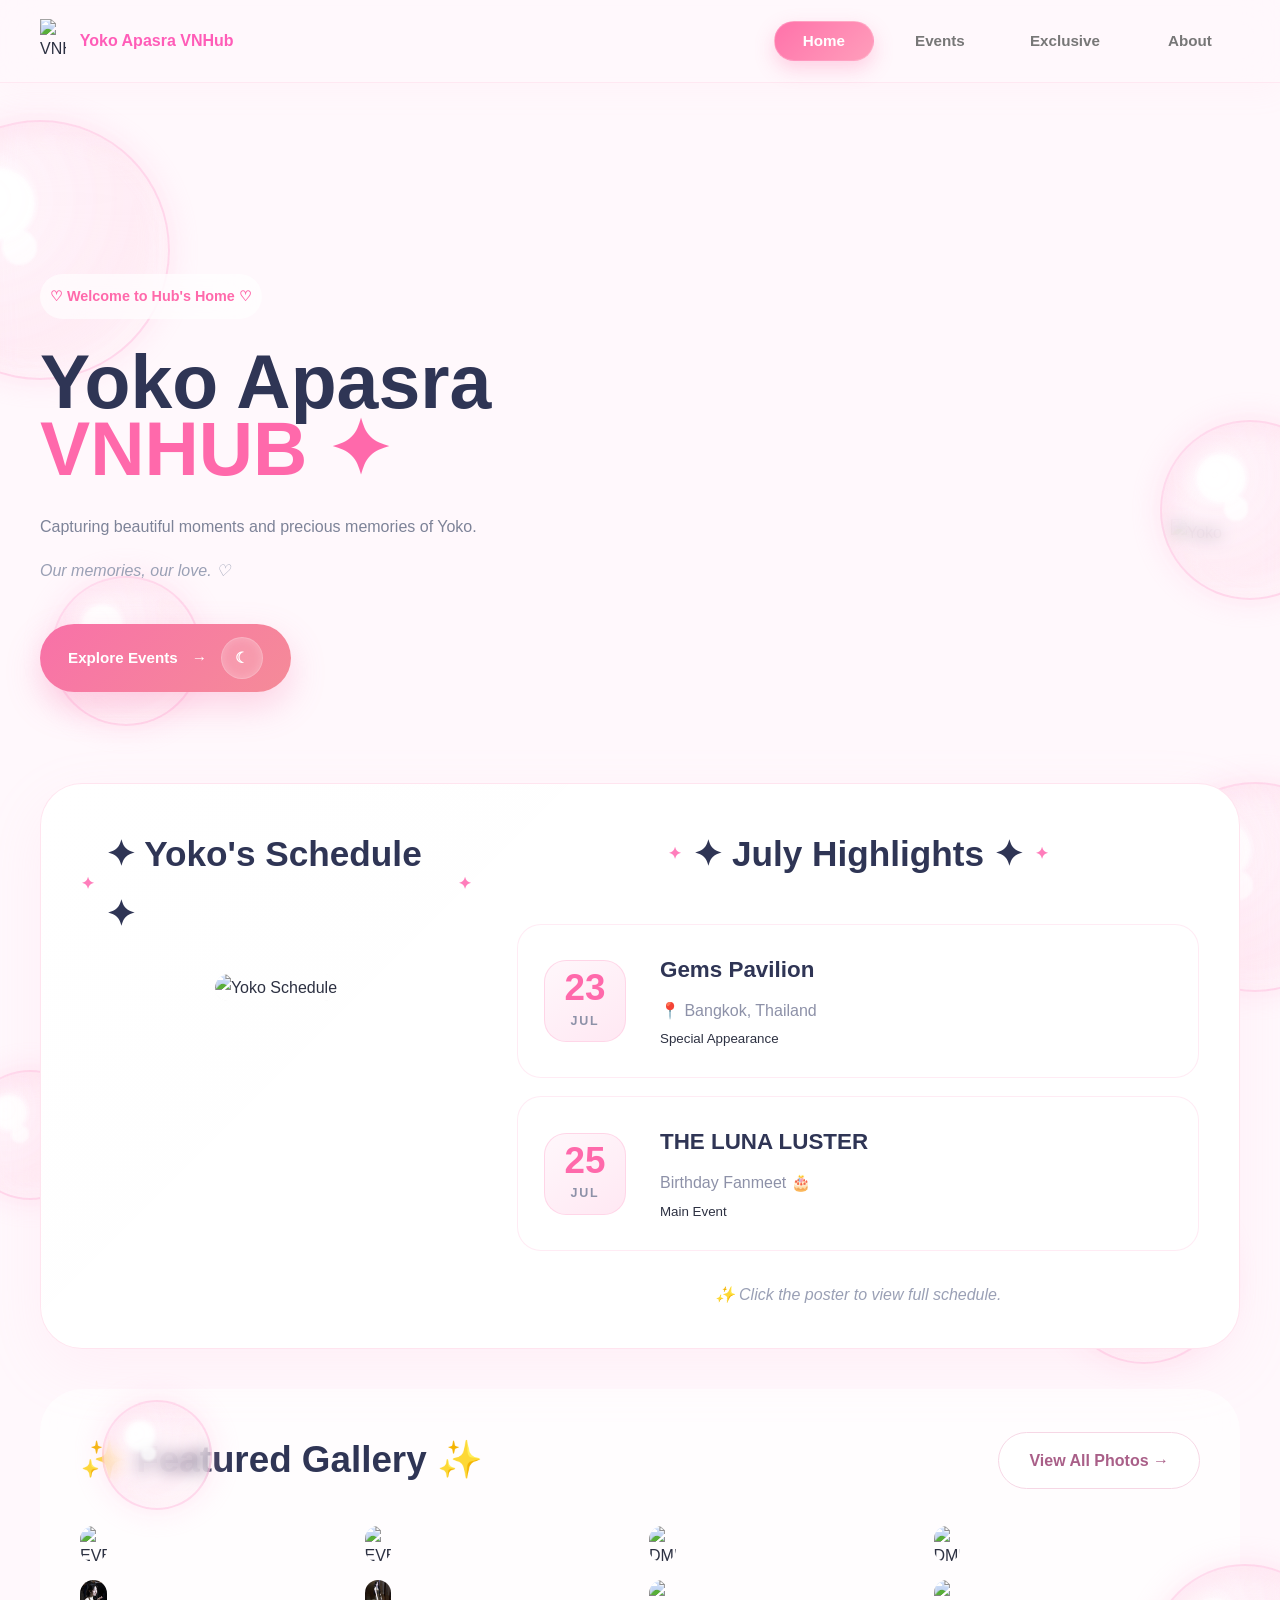
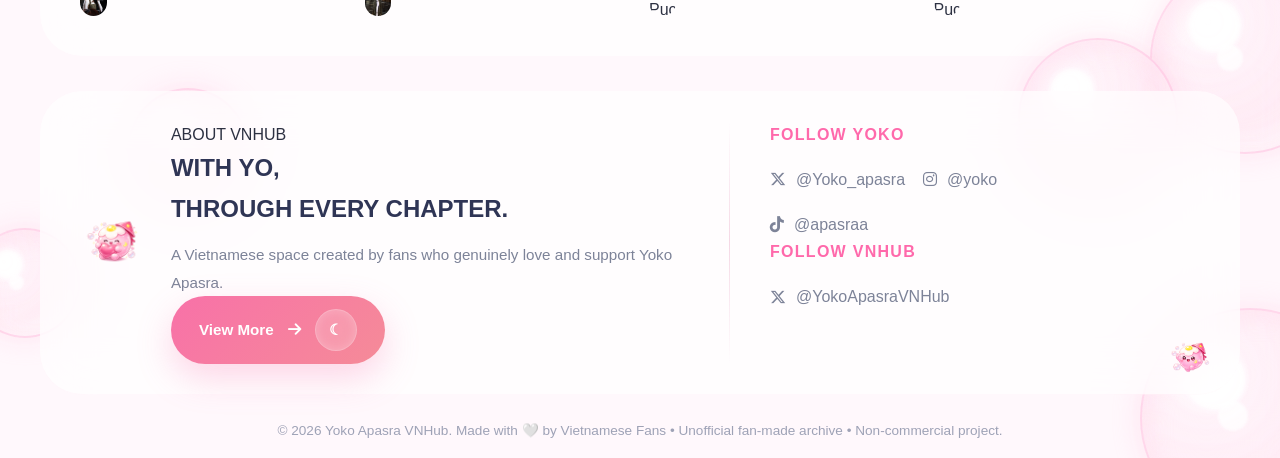
==== commit 7d42e3d3: "Update social links and structure in index.html" ====
--- a/index.html
+++ b/index.html
@@ -436,91 +436,153 @@
 
             <!-- LEFT -->
 
-<div class="about-side">
-    <img class="about-chibi" src="assets/images/chibi3.png" alt="VNHub">
-
-    <div class="about-content">
-        <h2>About VNHub</h2>
-
-        <p>
-            WITH YO, THROUGH EVERY CHAPTER<br>
-            A Vietnamese space for people who love Yoko Apasra<br>
-            Powered by love, protein & sunny-side-up behavior 🍳
-        </p>
-
-        <p class="about-slogan">
-            Our memories, our love. ♡
-        </p>
-    </div>
+            <div class="about-side">
+
+                <img
+                    class="about-chibi"
+                    src="assets/images/chibi3.png"
+                    alt="VNHub">
+
+                <div class="about-content">
+
+                    <span class="about-label">
+
+                        ABOUT VNHUB
+
+                    </span>
+
+                    <h2>
+
+                        WITH YO,<br>
+                        THROUGH EVERY CHAPTER.
+
+                    </h2>
+
+                    <p>
+
+                        A Vietnamese space created by fans who genuinely love
+                        and support Yoko Apasra.
+
+                    </p>
+
+                    <a
+                        href="about/index.html"
+                        class="btn-primary btn-about">
+
+                        <span>
+
+                            View More
+
+                        </span>
+
+                        <i class="fa-solid fa-arrow-right"></i>
+
+                      <span class="moon">☾</span>
+
+                        </span>
+
+                    </a>
+
+                </div>
+
+            </div>
+
+
+            <!-- DIVIDER -->
+
+            <div class="about-divider"></div>
+
+
+            <!-- RIGHT -->
+
+<div class="social-side">
+
+    <div class="social-group">
+
+        <span class="social-title">
+
+            FOLLOW YOKO
+
+        </span>
+
+        <div class="social-row">
+
+            <a
+                href="https://x.com/Yoko_apasra"
+                target="_blank"
+                rel="noopener noreferrer">
+
+                <i class="fa-brands fa-x-twitter"></i>
+
+                <span>@Yoko_apasra</span>
+
+            </a>
+
+            <a
+                href="https://www.instagram.com/yoko/"
+                target="_blank"
+                rel="noopener noreferrer">
+
+                <i class="fa-brands fa-instagram"></i>
+
+                <span>@yoko</span>
+
+            </a>
+
+            <a
+                href="https://www.tiktok.com/@apasraa"
+                target="_blank"
+                rel="noopener noreferrer">
+
+                <i class="fa-brands fa-tiktok"></i>
+
+                <span>@apasraa</span>
+
+            </a>
+
+        </div>
+
+    </div>
+
+
+    <div class="social-group">
+
+        <span class="social-title">
+
+            FOLLOW VNHUB
+
+        </span>
+
+        <div class="social-row">
+
+            <a
+                href="https://x.com/YokoApasraVNHub"
+                target="_blank"
+                rel="noopener noreferrer">
+
+                <i class="fa-brands fa-x-twitter"></i>
+
+                <span>@YokoApasraVNHub</span>
+
+            </a>
+
+        </div>
+
+    </div>
+
+    <img
+        class="social-chibi"
+        src="assets/images/chibi2.png"
+        alt="VNHub">
+
 </div>
-            <!-- DIVIDER -->
-
-            <div class="about-divider"></div>
-
-            <!-- RIGHT -->
-
-            <div class="social-side">
-
-                <div class="social-group">
-
-                    <span class="social-title">
-
-                        FOLLOW YOKO
-
-                    </span>
-
-                    <div class="social-row">
-
-                        <a href="#">
-                            <i class="fa-brands fa-x-twitter"></i>
-                            <span>@Yoko_apasra</span>
-                        </a>
-
-                        <a href="#">
-                            <i class="fa-brands fa-instagram"></i>
-                            <span>@yoko</span>
-                        </a>
-
-                        <a href="#">
-                            <i class="fa-brands fa-tiktok"></i>
-                            <span>@apasraa</span>
-                        </a>
-
-                    </div>
-
-                </div>
-
-                <div class="social-group">
-
-                    <span class="social-title">
-
-                        FOLLOW VNHUB
-
-                    </span>
-
-                    <div class="social-row">
-
-                        <a href="#">
-                            <i class="fa-brands fa-x-twitter"></i>
-                            <span>@YokoApasraVNHub</span>
-                        </a>
-
-                    </div>
-
-                </div>
-
-                <img
-                    class="social-chibi"
-                    src="assets/images/chibi2.png"
-                    alt="VNHub">
-
-            </div>
 
         </div>
 
     </div>
 
 </section>
+
 
 <!-- ==========================================
      FOOTER
@@ -533,11 +595,8 @@
         <p>
 
             © 2026 Yoko Apasra VNHub.
-
             Made with 🤍 by Vietnamese Fans •
-
             Unofficial fan-made archive •
-
             Non-commercial project.
 
         </p>
@@ -545,7 +604,6 @@
     </div>
 
 </footer>
-
 
 <!-- ======================================================
      LIGHTBOX PHIÊN BẢN PREMIUM (Tích hợp dải ảnh & Khôi phục hiệu ứng nút bấm)
